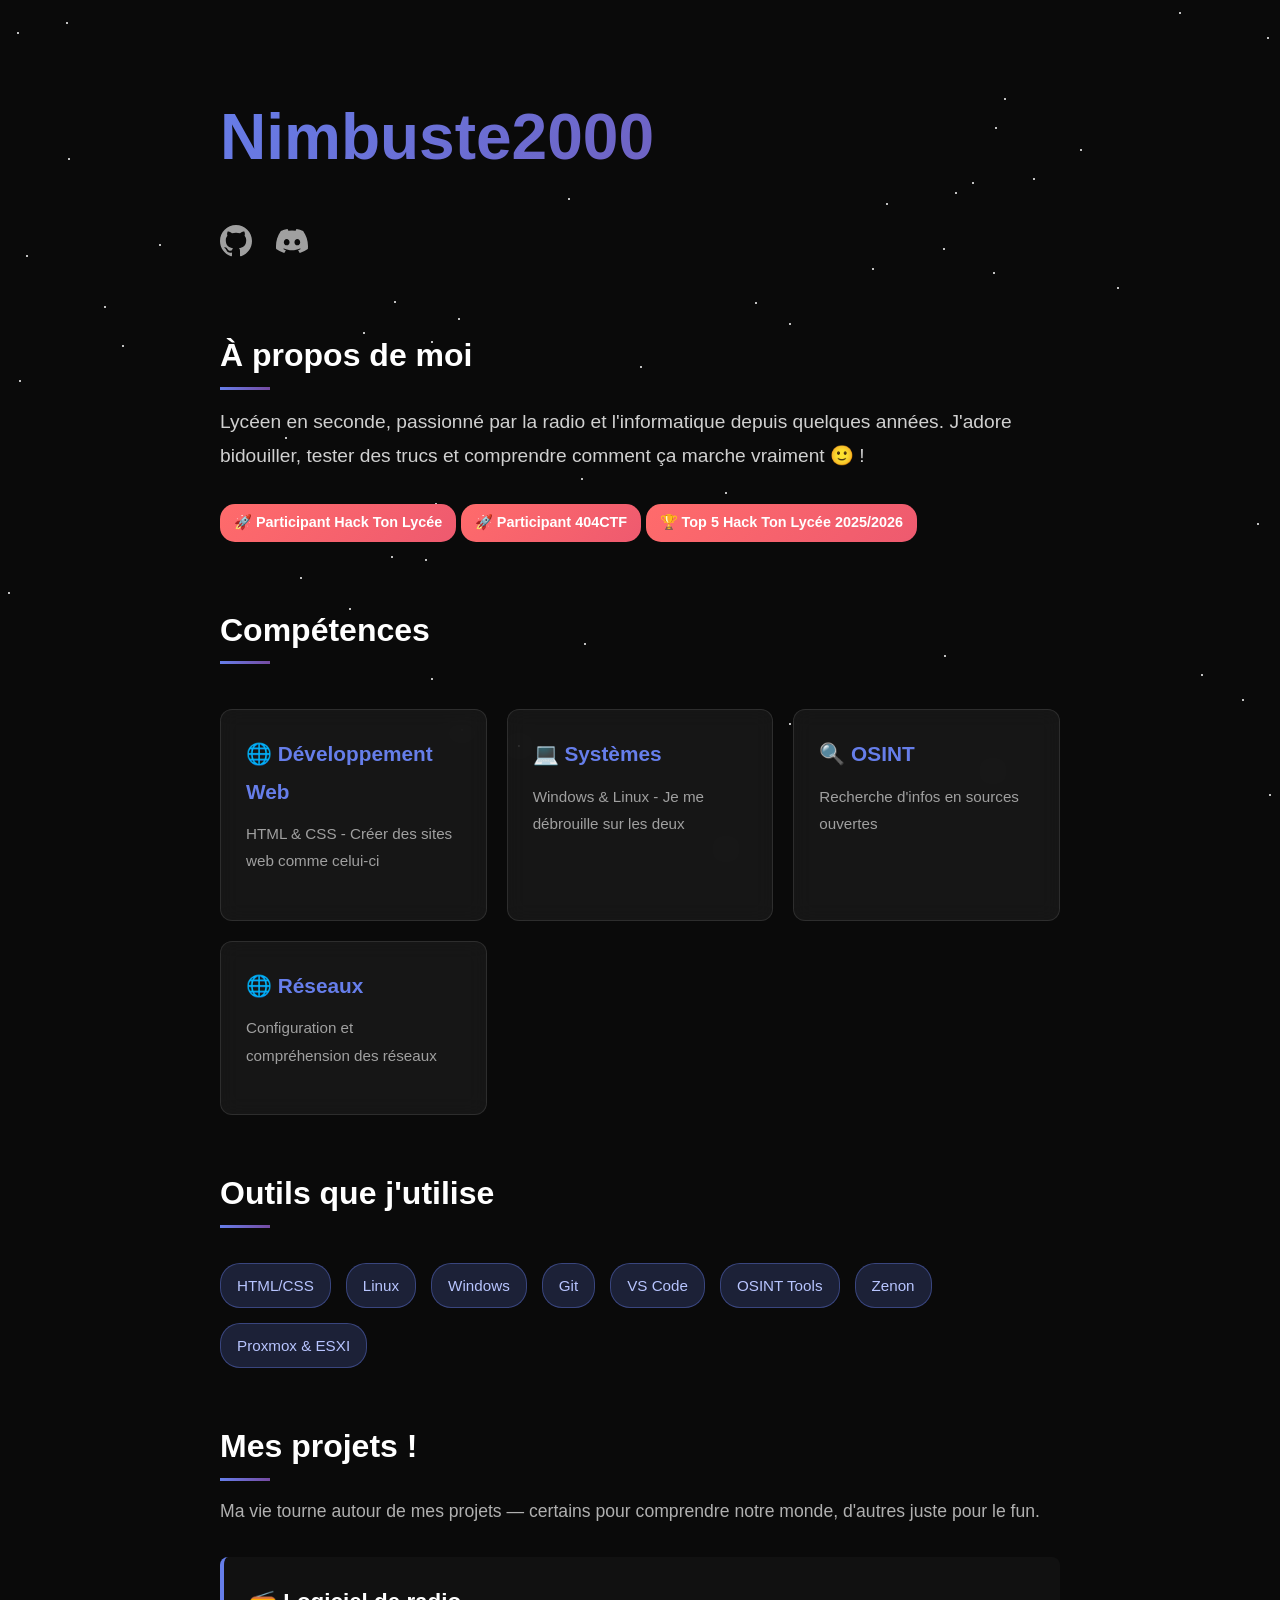
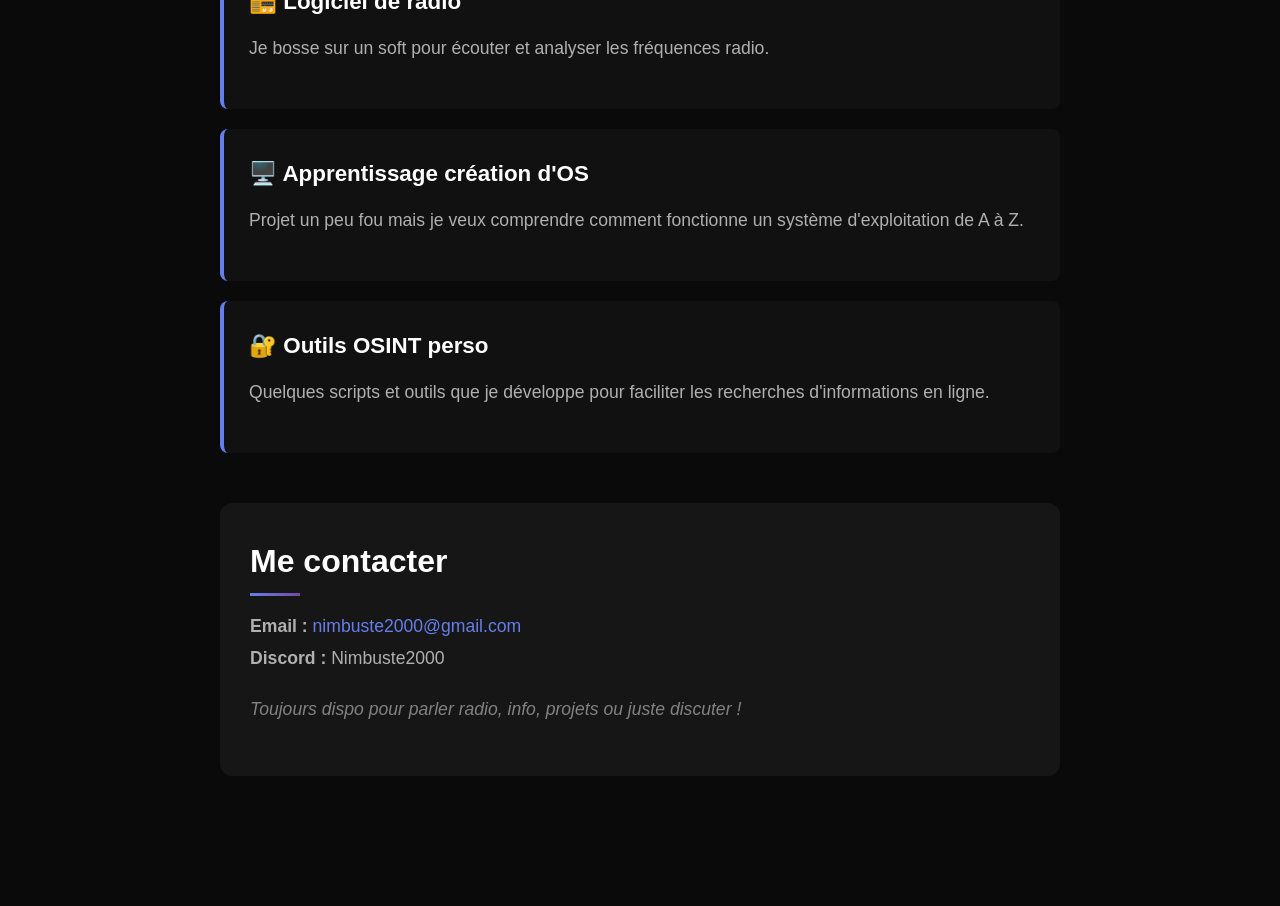
==== index.html @ f2dac4a7 "Add badges for 404CTF participation and tools" ====
<!DOCTYPE html>
<html lang="fr">
<head>
    <meta charset="UTF-8">
    <meta name="viewport" content="width=device-width, initial-scale=1.0">
    <title>Nimbuste2000</title>
    <style>
        * {
            margin: 0;
            padding: 0;
            box-sizing: border-box;
        }

        body {
            font-family: -apple-system, BlinkMacSystemFont, 'Segoe UI', Arial, sans-serif;
            background: #0a0a0a;
            color: #e0e0e0;
            line-height: 1.8;
            overflow-x: hidden;
        }

        .container {
            max-width: 900px;
            margin: 0 auto;
            padding: 80px 30px;
        }

        .header {
            margin-bottom: 60px;
            opacity: 0;
            animation: fadeInDown 1s ease forwards;
        }

        @keyframes fadeInDown {
            from {
                opacity: 0;
                transform: translateY(-50px);
            }
            to {
                opacity: 1;
                transform: translateY(0);
            }
        }

        h1 {
            font-size: 4em;
            font-weight: 700;
            margin-bottom: 20px;
            background: linear-gradient(135deg, #667eea, #764ba2, #f093fb);
            -webkit-background-clip: text;
            -webkit-text-fill-color: transparent;
            background-clip: text;
            animation: gradientShift 3s ease infinite;
            background-size: 200% 200%;
        }

        @keyframes gradientShift {
            0%, 100% { background-position: 0% 50%; }
            50% { background-position: 100% 50%; }
        }

        .social-links {
            margin: 30px 0;
        }

        .social-links a {
            display: inline-block;
            margin-right: 20px;
            opacity: 0.7;
            transition: all 0.3s ease;
        }

        .social-links a:hover {
            opacity: 1;
            transform: translateY(-3px);
        }

        .social-links svg {
            width: 32px;
            height: 32px;
            fill: #e0e0e0;
        }

        .section {
            margin: 50px 0;
            opacity: 0;
            transform: translateY(50px);
            transition: all 0.8s ease;
        }

        .section.visible {
            opacity: 1;
            transform: translateY(0);
        }

        h2 {
            font-size: 2em;
            margin-bottom: 20px;
            color: #fff;
            position: relative;
            display: inline-block;
        }

        h2::after {
            content: '';
            position: absolute;
            bottom: -5px;
            left: 0;
            width: 50px;
            height: 3px;
            background: linear-gradient(90deg, #667eea, #764ba2);
            transition: width 0.3s ease;
        }

        h2:hover::after {
            width: 100%;
        }

        p {
            font-size: 1.1em;
            color: #b0b0b0;
            margin-bottom: 20px;
        }

        .about-text {
            font-size: 1.2em;
            line-height: 1.8;
            color: #d0d0d0;
        }

        .skills-grid {
            display: grid;
            grid-template-columns: repeat(auto-fit, minmax(250px, 1fr));
            gap: 20px;
            margin-top: 30px;
        }

        .skill-card {
            background: rgba(255, 255, 255, 0.05);
            border: 1px solid rgba(255, 255, 255, 0.1);
            border-radius: 12px;
            padding: 25px;
            transition: all 0.3s ease;
            backdrop-filter: blur(10px);
        }

        .skill-card:hover {
            transform: translateY(-5px);
            border-color: #667eea;
            box-shadow: 0 10px 30px rgba(102, 126, 234, 0.3);
            background: rgba(102, 126, 234, 0.1);
        }

        .skill-card h3 {
            color: #667eea;
            font-size: 1.3em;
            margin-bottom: 10px;
        }

        .skill-card p {
            font-size: 0.95em;
            color: #a0a0a0;
        }

        .tools-list {
            display: flex;
            flex-wrap: wrap;
            gap: 15px;
            margin-top: 20px;
        }

        .tool-tag {
            background: rgba(102, 126, 234, 0.2);
            border: 1px solid rgba(102, 126, 234, 0.4);
            padding: 8px 16px;
            border-radius: 20px;
            color: #b8c5ff;
            font-size: 0.95em;
            transition: all 0.3s ease;
        }

        .tool-tag:hover {
            background: rgba(102, 126, 234, 0.4);
            transform: scale(1.05);
        }

        .project-card {
            background: rgba(255, 255, 255, 0.03);
            border-left: 4px solid #667eea;
            padding: 25px;
            margin: 20px 0;
            border-radius: 8px;
            transition: all 0.3s ease;
        }

        .project-card:hover {
            background: rgba(255, 255, 255, 0.08);
            transform: translateX(10px);
            box-shadow: 0 5px 20px rgba(102, 126, 234, 0.2);
        }

        .project-card h3 {
            color: #fff;
            font-size: 1.4em;
            margin-bottom: 10px;
        }

        .project-card p {
            color: #b0b0b0;
        }

        .badge {
            background: linear-gradient(135deg, #ff6b6b, #ee5a6f);
            color: white;
            padding: 6px 14px;
            border-radius: 15px;
            display: inline-block;
            font-size: 0.9em;
            font-weight: 600;
            margin: 10px 0;
            animation: pulse 2s ease-in-out infinite;
        }

        @keyframes pulse {
            0%, 100% {
                box-shadow: 0 0 0 0 rgba(255, 107, 107, 0.7);
            }
            50% {
                box-shadow: 0 0 0 10px rgba(255, 107, 107, 0);
            }
        }

        .contact-section {
            background: rgba(255, 255, 255, 0.05);
            border-radius: 12px;
            padding: 30px;
            margin-top: 40px;
        }

        a {
            color: #667eea;
            text-decoration: none;
            transition: all 0.3s ease;
            position: relative;
        }

        a::after {
            content: '';
            position: absolute;
            bottom: -2px;
            left: 0;
            width: 0;
            height: 2px;
            background: #667eea;
            transition: width 0.3s ease;
        }

        a:hover::after {
            width: 100%;
        }

        a:hover {
            color: #764ba2;
        }

        .star {
            position: fixed;
            width: 2px;
            height: 2px;
            background: white;
            border-radius: 50%;
            animation: twinkle 4s ease-in-out infinite;
            z-index: -1;
        }

        @keyframes twinkle {
            0%, 100% { opacity: 0.3; }
            50% { opacity: 1; }
        }
    </style>
</head>
<body>
    <script>
        // Étoiles
        for(let i = 0; i < 50; i++) {
            const star = document.createElement('div');
            star.className = 'star';
            star.style.top = Math.random() * 100 + '%';
            star.style.left = Math.random() * 100 + '%';
            star.style.animationDelay = Math.random() * 4 + 's';
            document.body.appendChild(star);
        }

        // Animation au scroll
        window.addEventListener('scroll', () => {
            const sections = document.querySelectorAll('.section');
            sections.forEach(section => {
                const rect = section.getBoundingClientRect();
                const windowHeight = window.innerHeight;
                if (rect.top < windowHeight * 0.8) {
                    section.classList.add('visible');
                }
            });
        });

        // Afficher les sections visibles au chargement
        window.addEventListener('load', () => {
            const sections = document.querySelectorAll('.section');
            sections.forEach(section => {
                const rect = section.getBoundingClientRect();
                const windowHeight = window.innerHeight;
                if (rect.top < windowHeight * 0.8) {
                    section.classList.add('visible');
                }
            });
        });
    </script>

    <div class="container">
        <div class="header">
            <h1>Nimbuste2000</h1>
            
            <div class="social-links">
                <a href="https://github.com/nimbuste2000" target="_blank" title="GitHub">
                    <svg viewBox="0 0 24 24">
                        <path d="M12 0c-6.626 0-12 5.373-12 12 0 5.302 3.438 9.8 8.207 11.387.599.111.793-.261.793-.577v-2.234c-3.338.726-4.033-1.416-4.033-1.416-.546-1.387-1.333-1.756-1.333-1.756-1.089-.745.083-.729.083-.729 1.205.084 1.839 1.237 1.839 1.237 1.07 1.834 2.807 1.304 3.492.997.107-.775.418-1.305.762-1.604-2.665-.305-5.467-1.334-5.467-5.931 0-1.311.469-2.381 1.236-3.221-.124-.303-.535-1.524.117-3.176 0 0 1.008-.322 3.301 1.23.957-.266 1.983-.399 3.003-.404 1.02.005 2.047.138 3.006.404 2.291-1.552 3.297-1.23 3.297-1.23.653 1.653.242 2.874.118 3.176.77.84 1.235 1.911 1.235 3.221 0 4.609-2.807 5.624-5.479 5.921.43.372.823 1.102.823 2.222v3.293c0 .319.192.694.801.576 4.765-1.589 8.199-6.086 8.199-11.386 0-6.627-5.373-12-12-12z"/>
                    </svg>
                </a>
                <a href="https://discord.com" target="_blank" title="Discord">
                    <svg viewBox="0 0 24 24">
                        <path d="M20.317 4.492c-1.53-.69-3.17-1.2-4.885-1.49a.075.075 0 0 0-.079.036c-.21.369-.444.85-.608 1.23a18.566 18.566 0 0 0-5.487 0 12.36 12.36 0 0 0-.617-1.23A.077.077 0 0 0 8.562 3c-1.714.29-3.354.8-4.885 1.491a.07.07 0 0 0-.032.027C.533 9.093-.32 13.555.099 17.961a.08.08 0 0 0 .031.055 20.03 20.03 0 0 0 5.993 2.98.078.078 0 0 0 .084-.026 13.83 13.83 0 0 0 1.226-1.963.074.074 0 0 0-.041-.104 13.201 13.201 0 0 1-1.872-.878.075.075 0 0 1-.008-.125c.126-.093.252-.19.372-.287a.075.075 0 0 1 .078-.01c3.927 1.764 8.18 1.764 12.061 0a.075.075 0 0 1 .079.009c.12.098.245.195.372.288a.075.075 0 0 1-.006.125c-.598.344-1.22.635-1.873.877a.075.075 0 0 0-.041.105c.36.687.772 1.341 1.225 1.962a.077.077 0 0 0 .084.028 19.963 19.963 0 0 0 6.002-2.981.076.076 0 0 0 .032-.054c.5-5.094-.838-9.52-3.549-13.442a.06.06 0 0 0-.031-.028zM8.02 15.278c-1.182 0-2.157-1.069-2.157-2.38 0-1.312.956-2.38 2.157-2.38 1.21 0 2.176 1.077 2.157 2.38 0 1.312-.956 2.38-2.157 2.38zm7.975 0c-1.183 0-2.157-1.069-2.157-2.38 0-1.312.955-2.38 2.157-2.38 1.21 0 2.176 1.077 2.157 2.38 0 1.312-.946 2.38-2.157 2.38z"/>
                    </svg>
                </a>
            </div>
        </div>

        <div class="section">
            <h2>À propos de moi</h2>
            <p class="about-text">
                Lycéen en seconde, passionné par la radio et l'informatique depuis quelques années. 
                J'adore bidouiller, tester des trucs et comprendre comment ça marche vraiment 🙂 !
            </p>
            <div class="badge">🚀 Participant Hack Ton Lycée</div>
            <div class="badge">🚀 Participant 404CTF</div>
            <div class="badge">🏆 Top 5 Hack Ton Lycée 2025/2026</div>
        </div>

        <div class="section">
            <h2>Compétences</h2>
            <div class="skills-grid">
                <div class="skill-card">
                    <h3>🌐 Développement Web</h3>
                    <p>HTML & CSS - Créer des sites web comme celui-ci</p>
                </div>
                <div class="skill-card">
                    <h3>💻 Systèmes</h3>
                    <p>Windows & Linux - Je me débrouille sur les deux</p>
                </div>
                <div class="skill-card">
                    <h3>🔍 OSINT</h3>
                    <p>Recherche d'infos en sources ouvertes</p>
                </div>
                <div class="skill-card">
                    <h3>🌐 Réseaux</h3>
                    <p>Configuration et compréhension des réseaux</p>
                </div>
            </div>
        </div>

        <div class="section">
            <h2>Outils que j'utilise</h2>
            <div class="tools-list">
                <span class="tool-tag">HTML/CSS</span>
                <span class="tool-tag">Linux</span>
                <span class="tool-tag">Windows</span>
                <span class="tool-tag">Git</span>
                <span class="tool-tag">VS Code</span>
                <span class="tool-tag">OSINT Tools</span>
                <span class="tool-tag">Zenon</span>
                <span class="tool-tag">Proxmox & ESXI</span>
            </div>
        </div>

        <div class="section">
            <h2>Mes projets !</h2>
            <p style="margin-bottom: 30px;">Ma vie tourne autour de mes projets — certains pour comprendre notre monde, d'autres juste pour le fun.</p>
            
            <div class="project-card">
                <h3>📻 Logiciel de radio</h3>
                <p>Je bosse sur un soft pour écouter et analyser les fréquences radio.</p>
            </div>

            <div class="project-card">
                <h3>🖥️ Apprentissage création d'OS</h3>
                <p>Projet un peu fou mais je veux comprendre comment fonctionne un système d'exploitation de A à Z.</p>
            </div>

            <div class="project-card">
                <h3>🔐 Outils OSINT perso</h3>
                <p>Quelques scripts et outils que je développe pour faciliter les recherches d'informations en ligne.</p>
            </div>
        </div>

        <div class="section">
            <div class="contact-section">
                <h2>Me contacter</h2>
                <p>
                    <strong>Email :</strong> <a href="mailto:nimbuste2000@gmail.com">nimbuste2000@gmail.com</a><br>
                    <strong>Discord :</strong> Nimbuste2000
                </p>
                <p style="margin-top: 15px; font-style: italic; opacity: 0.7;">
                    Toujours dispo pour parler radio, info, projets ou juste discuter !
                </p>
            </div>
        </div>
    </div>
</body>
</html>
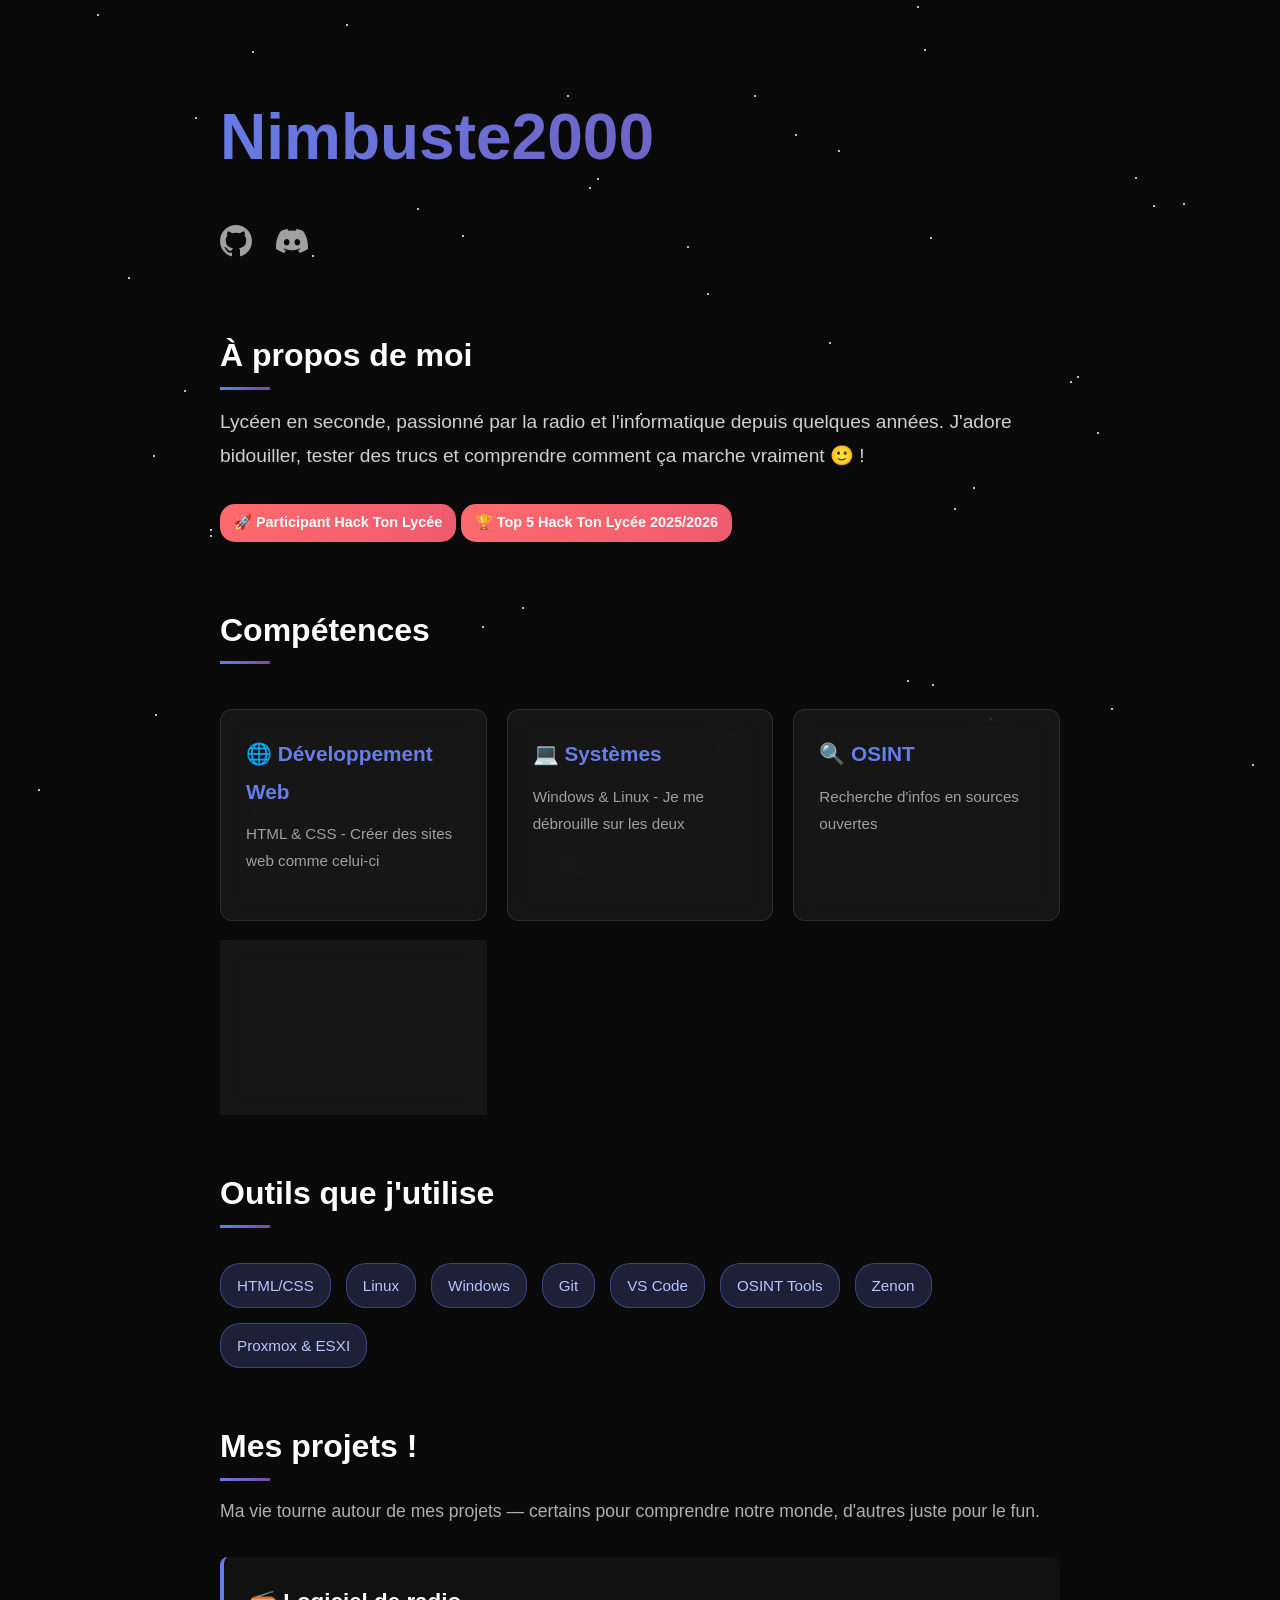
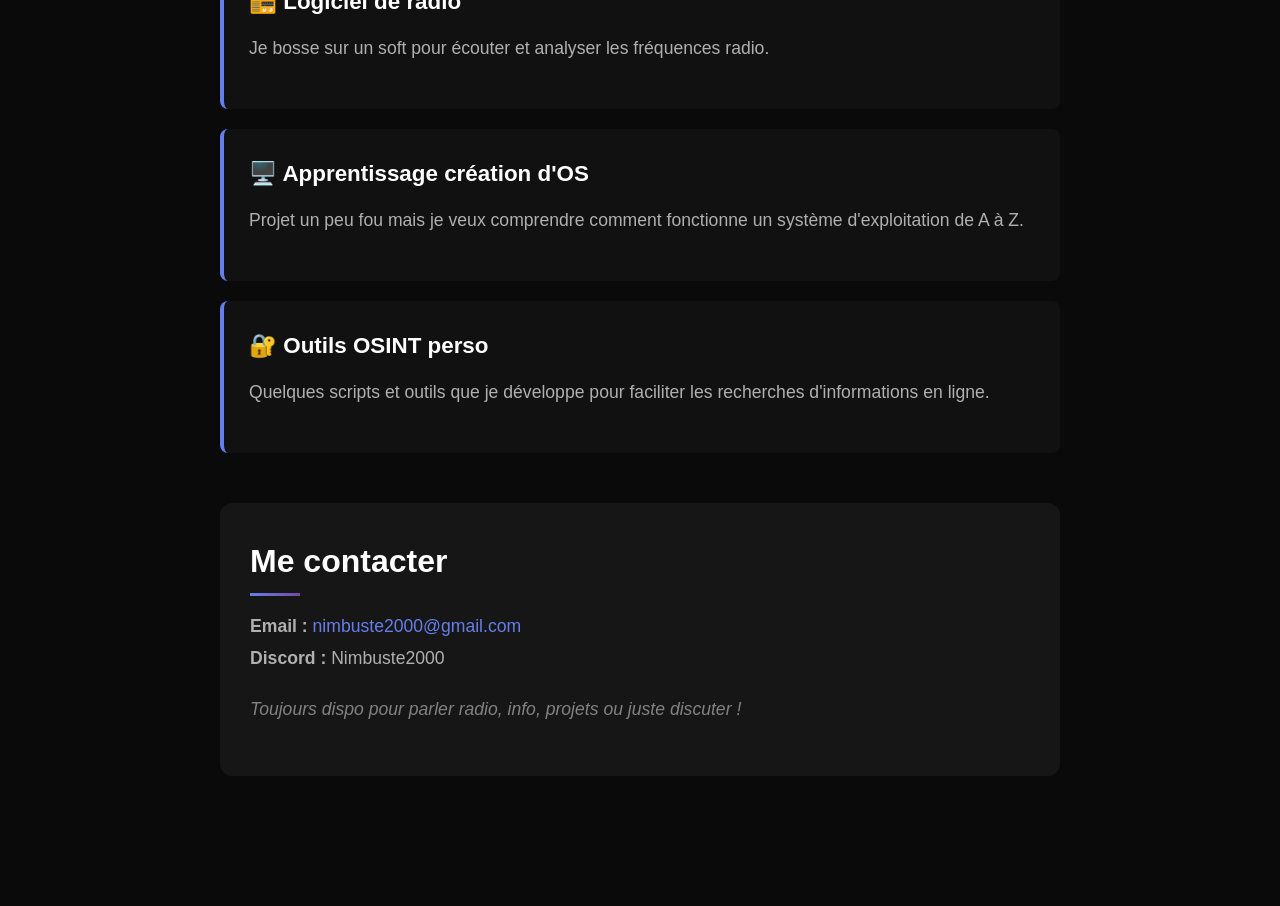
==== commit f8b7bf50: "Remove 404CTF badge from index.html" ====
--- a/index.html
+++ b/index.html
@@ -341,7 +341,6 @@
                 J'adore bidouiller, tester des trucs et comprendre comment ça marche vraiment 🙂 !
             </p>
             <div class="badge">🚀 Participant Hack Ton Lycée</div>
-            <div class="badge">🚀 Participant 404CTF</div>
             <div class="badge">🏆 Top 5 Hack Ton Lycée 2025/2026</div>
         </div>
 
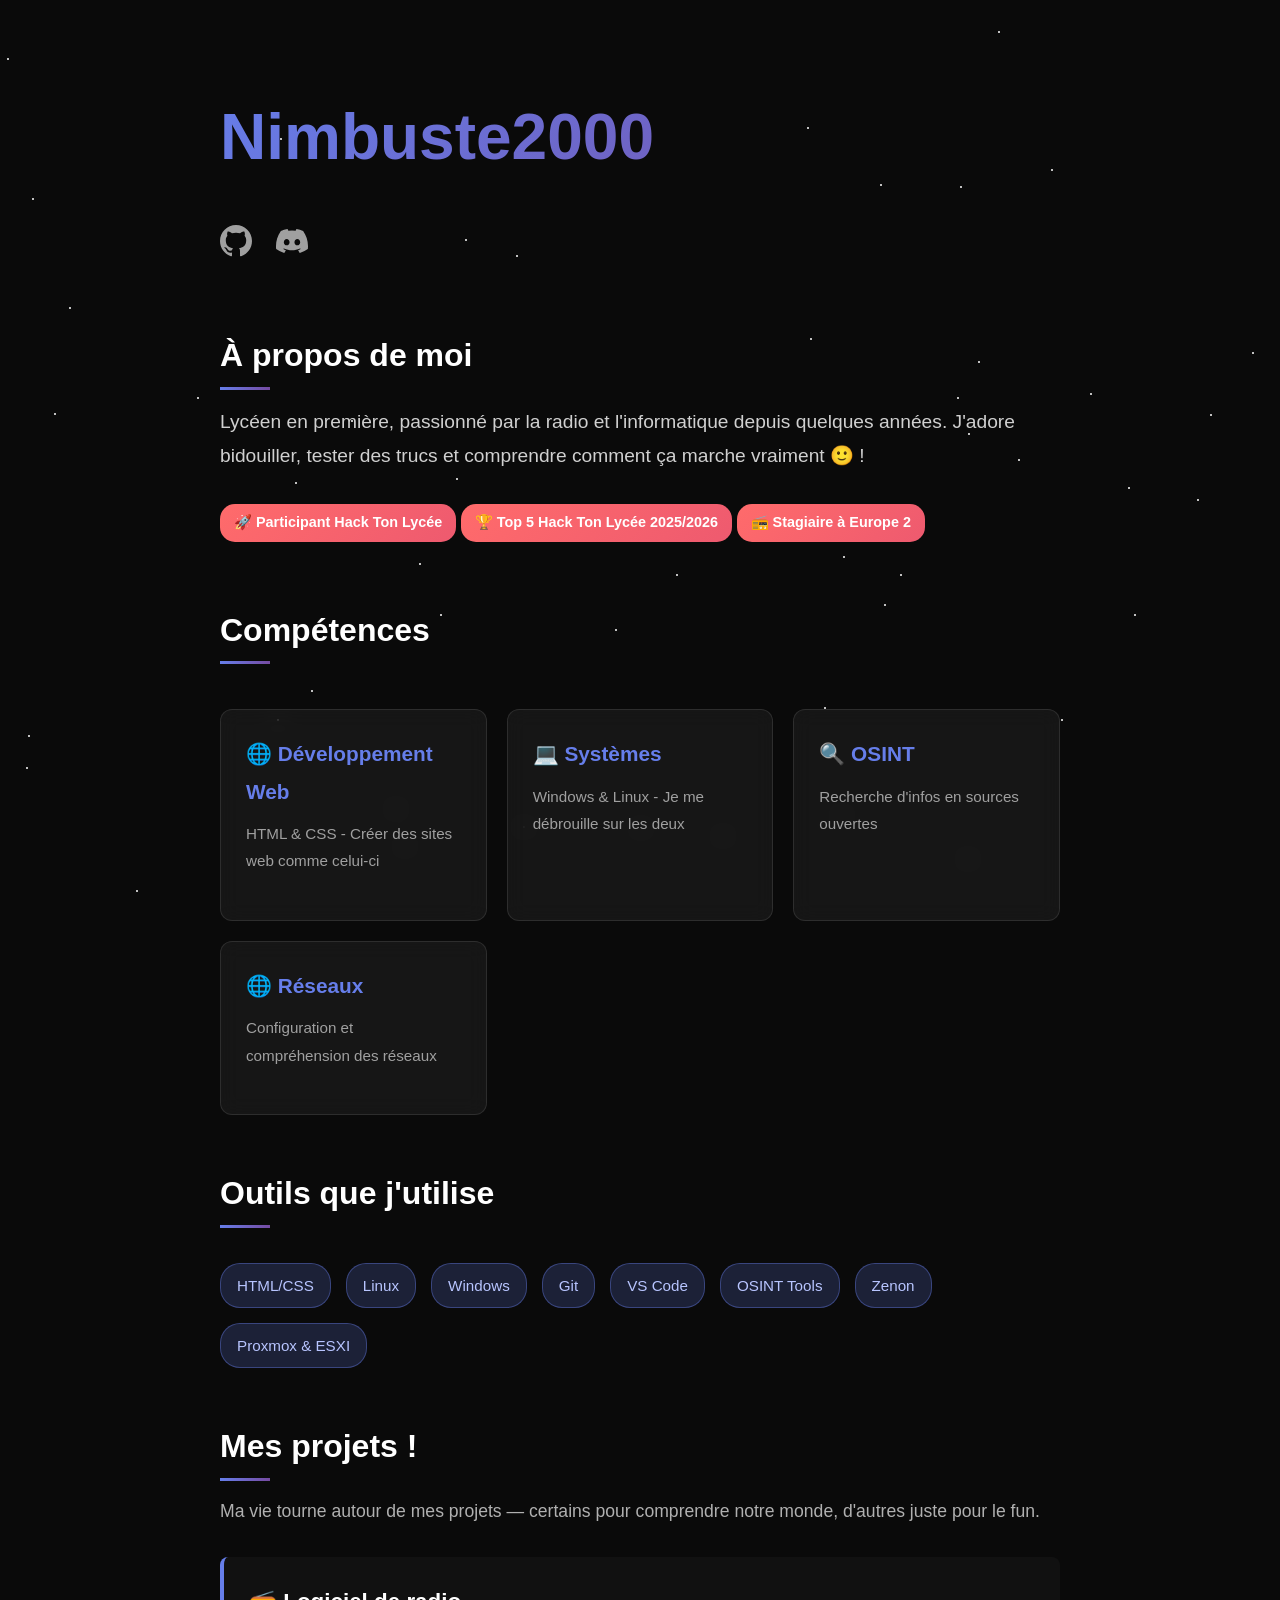
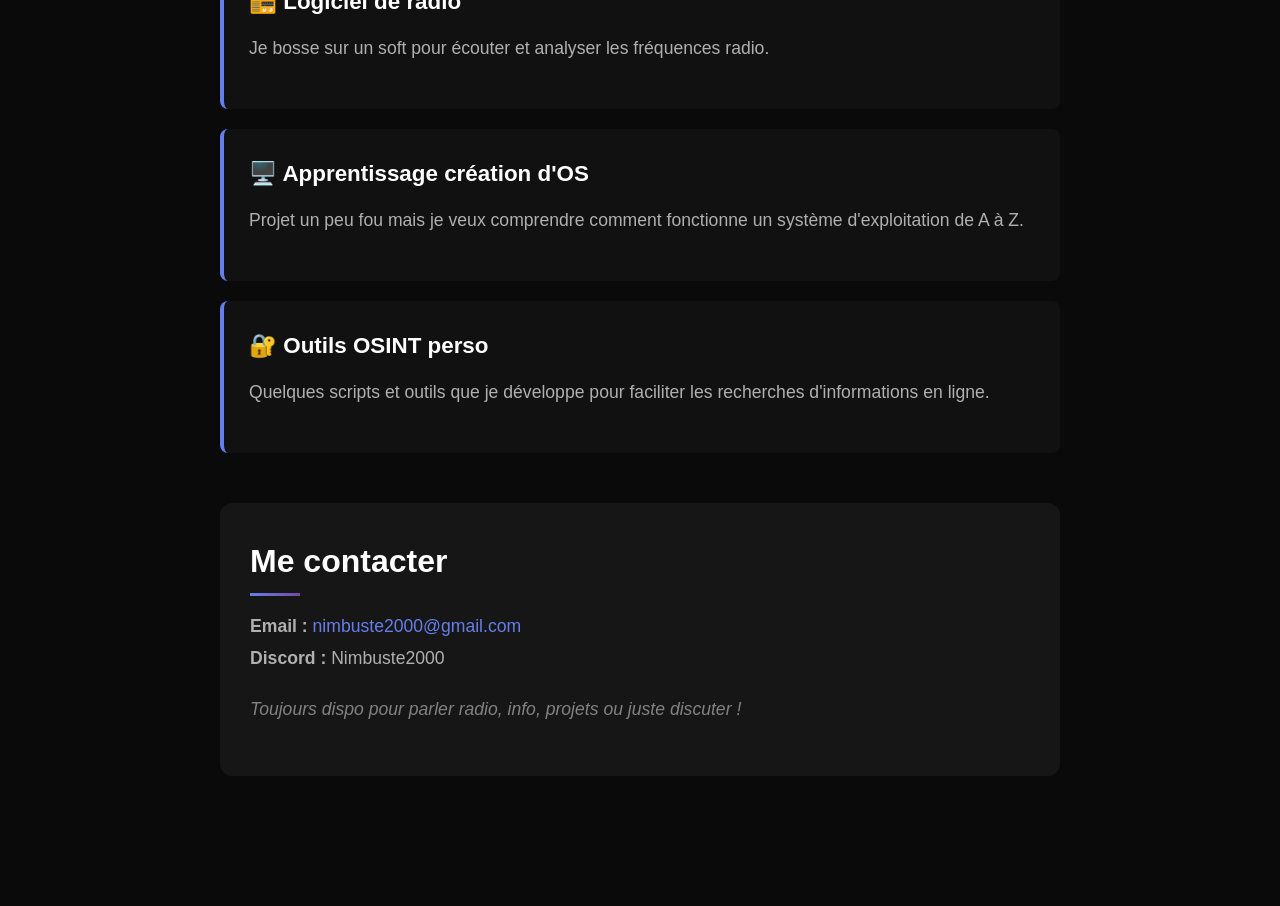
==== commit b03e960b: "Update personal description and add internship badge" ====
--- a/index.html
+++ b/index.html
@@ -337,11 +337,12 @@
         <div class="section">
             <h2>À propos de moi</h2>
             <p class="about-text">
-                Lycéen en seconde, passionné par la radio et l'informatique depuis quelques années. 
+                Lycéen en première, passionné par la radio et l'informatique depuis quelques années. 
                 J'adore bidouiller, tester des trucs et comprendre comment ça marche vraiment 🙂 !
             </p>
             <div class="badge">🚀 Participant Hack Ton Lycée</div>
             <div class="badge">🏆 Top 5 Hack Ton Lycée 2025/2026</div>
+            <div class="badge">📻 Stagiaire à Europe 2</div>
         </div>
 
         <div class="section">
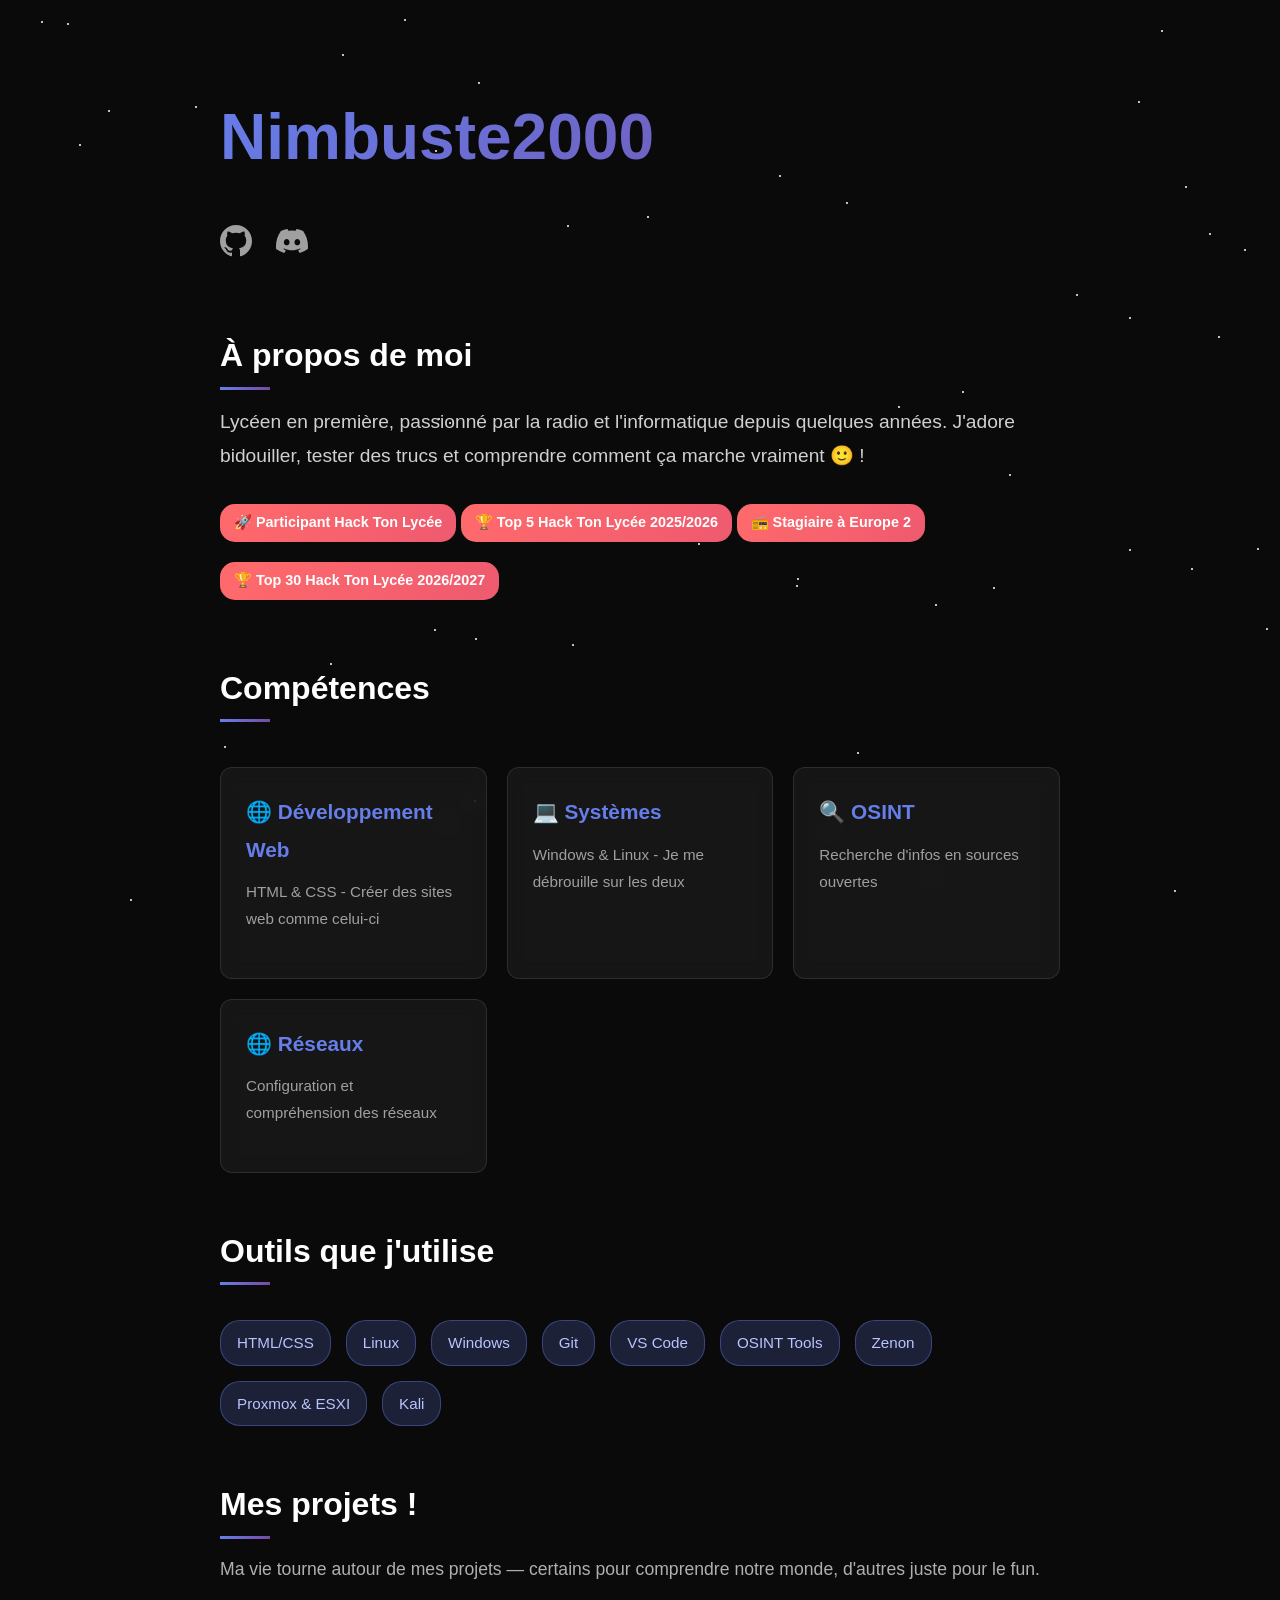
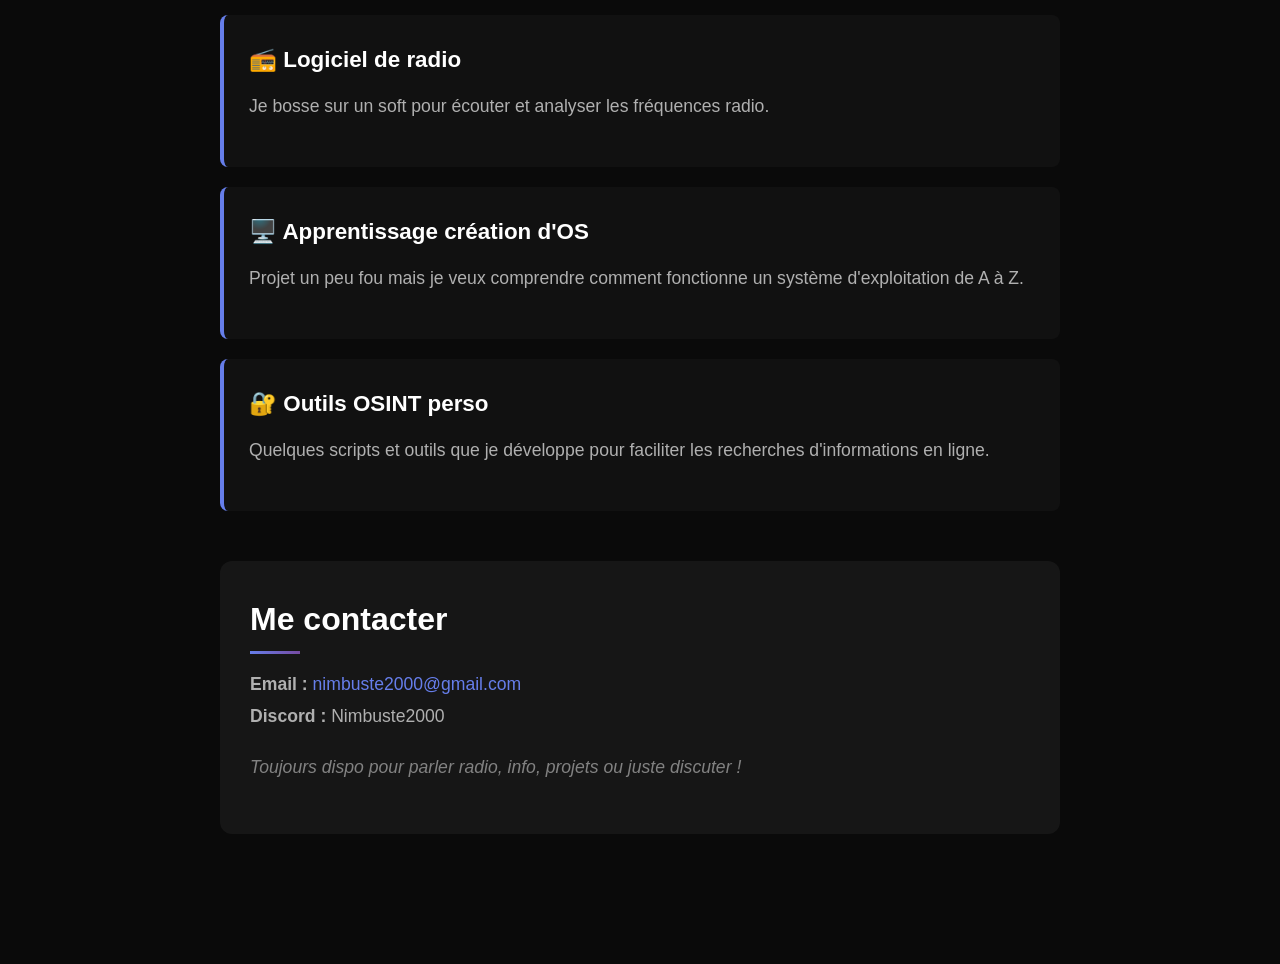
==== commit e64dcf9f: "Add badges for Top 30 Hack Ton Lycée 2026/2027 and Kali" ====
--- a/index.html
+++ b/index.html
@@ -343,6 +343,7 @@
             <div class="badge">🚀 Participant Hack Ton Lycée</div>
             <div class="badge">🏆 Top 5 Hack Ton Lycée 2025/2026</div>
             <div class="badge">📻 Stagiaire à Europe 2</div>
+            <div class="badge">🏆 Top 30 Hack Ton Lycée 2026/2027</div>
         </div>
 
         <div class="section">
@@ -378,6 +379,7 @@
                 <span class="tool-tag">OSINT Tools</span>
                 <span class="tool-tag">Zenon</span>
                 <span class="tool-tag">Proxmox & ESXI</span>
+                <span class="tool-tag">Kali</span>
             </div>
         </div>
 
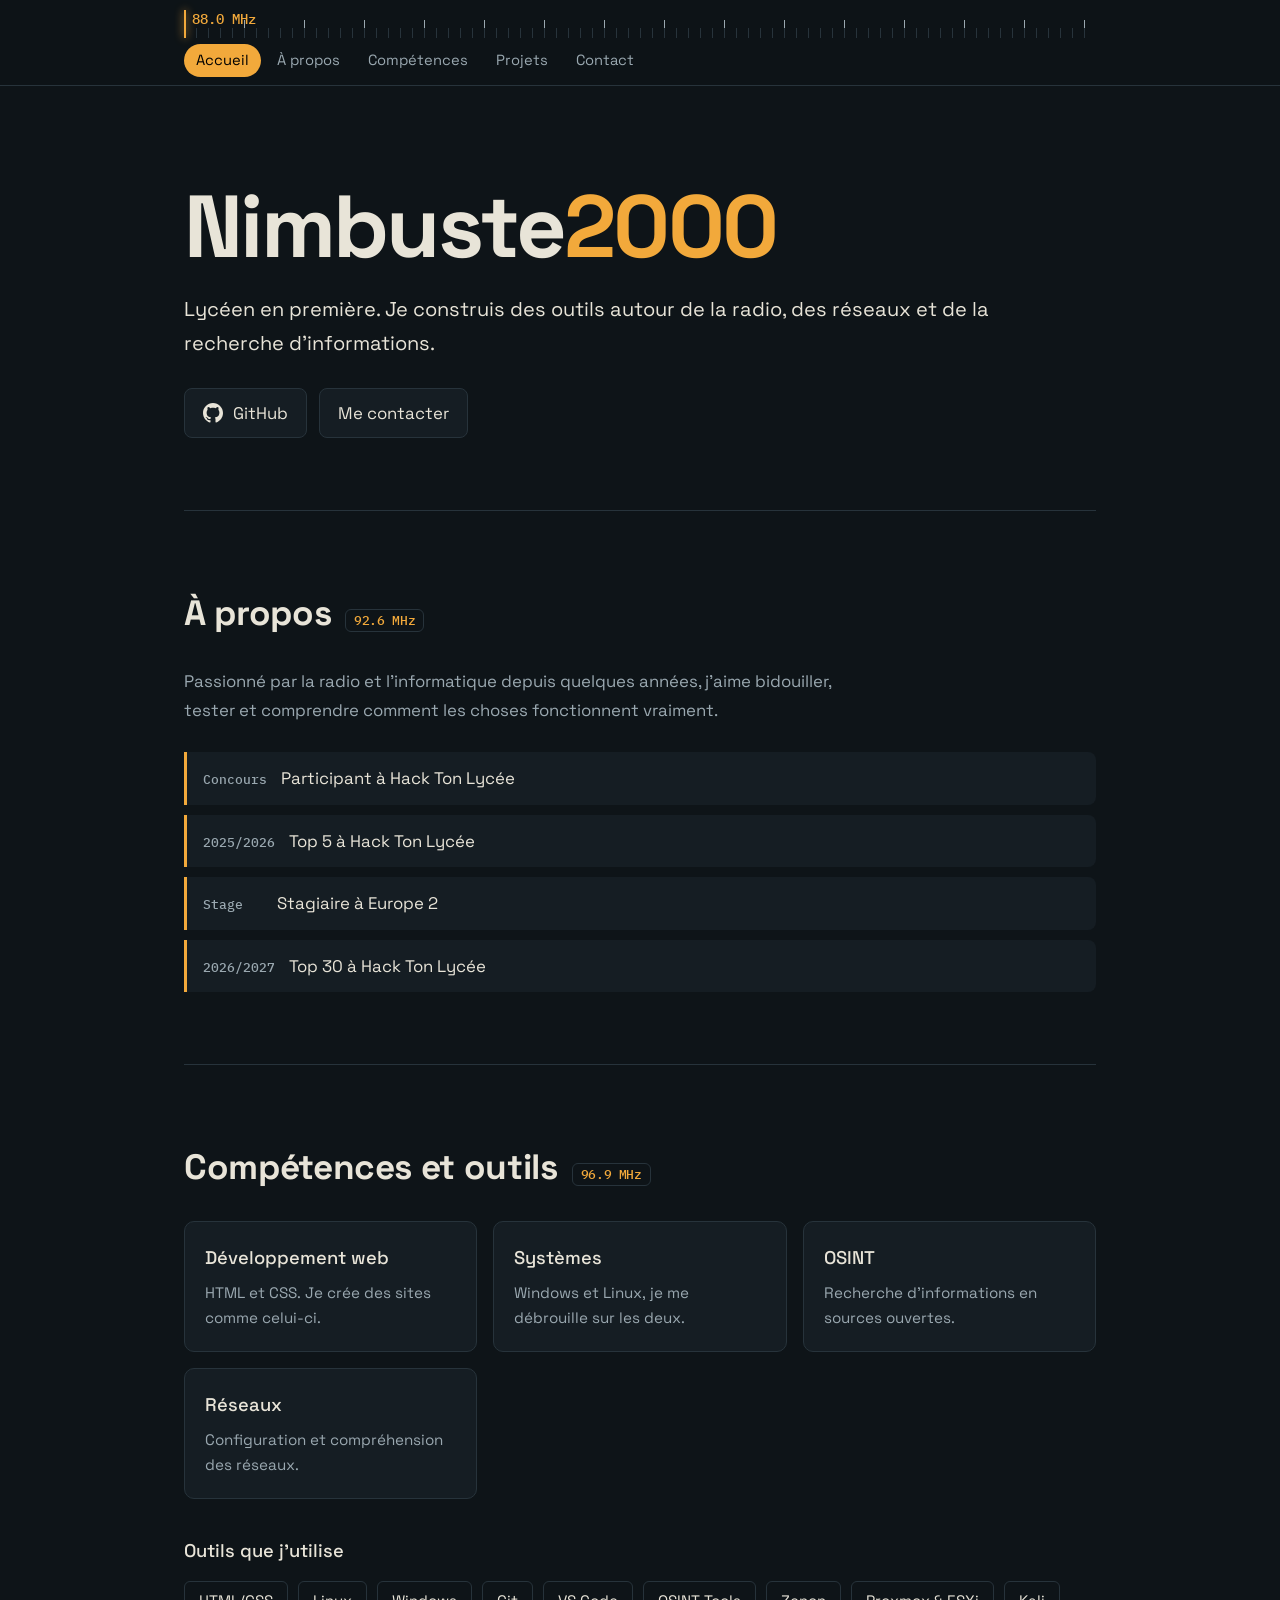
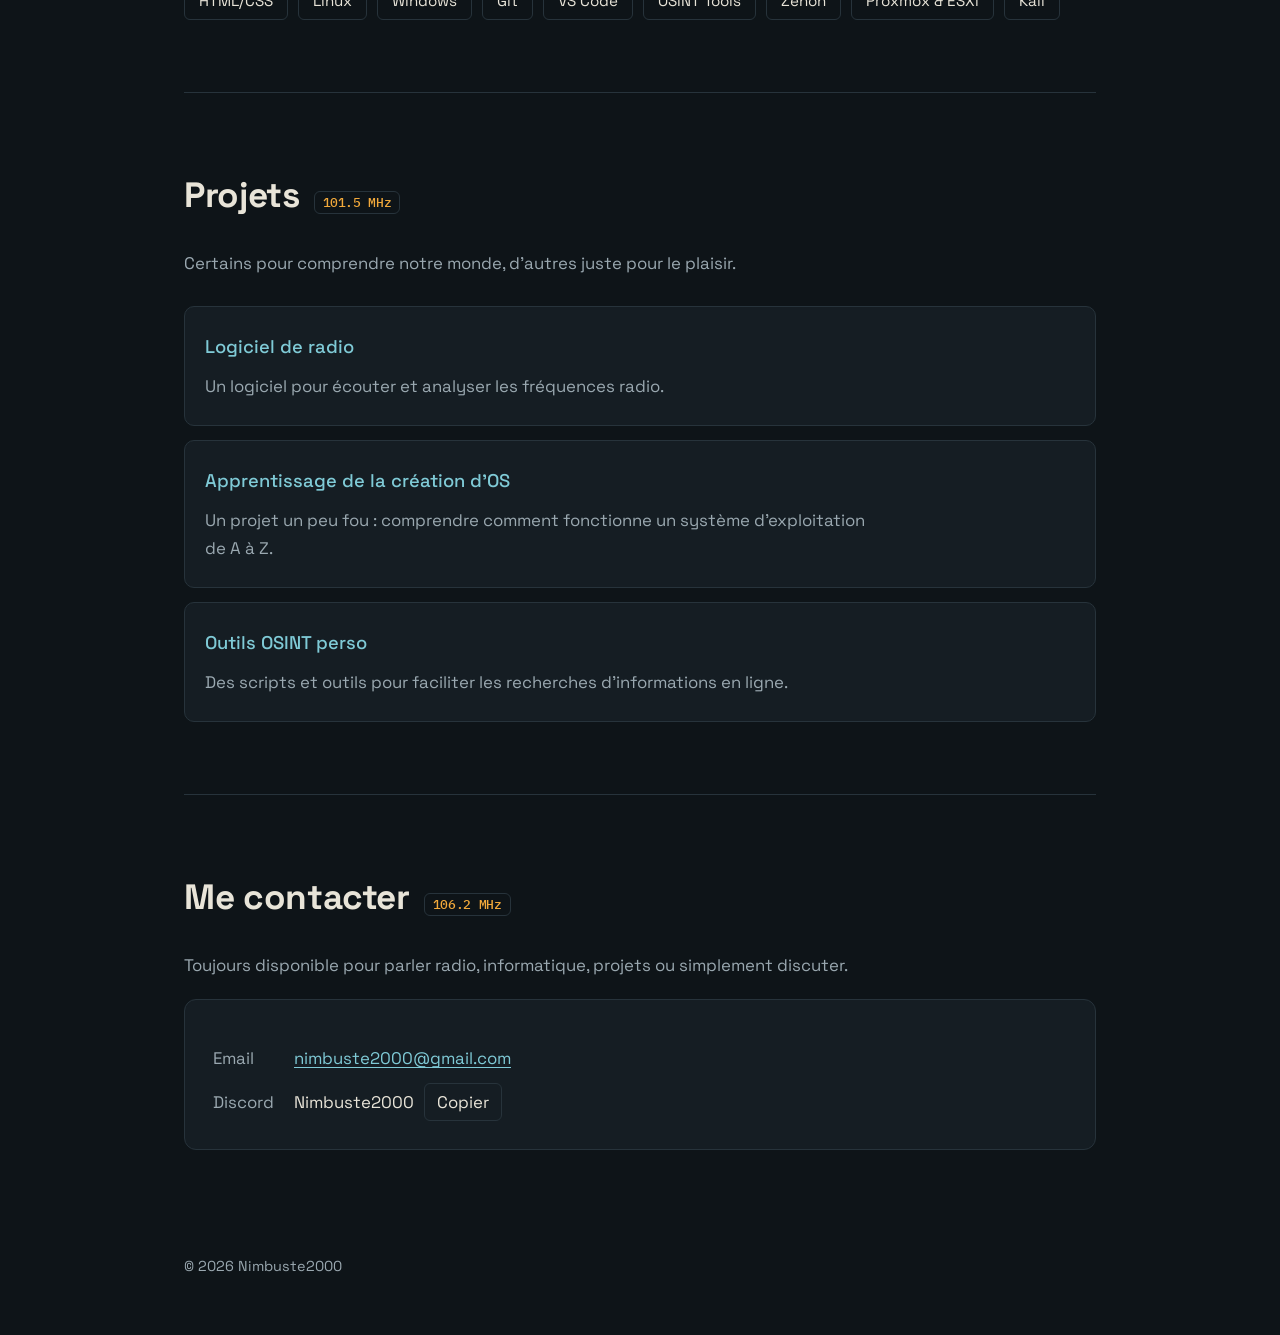
==== commit 1aa16be2: "Add initial index.html for Nimbuste2000 website This is the initial commit of the index.html file co" ====
--- a/index.html
+++ b/index.html
@@ -1,420 +1,229 @@
 <!DOCTYPE html>
 <html lang="fr">
 <head>
-    <meta charset="UTF-8">
-    <meta name="viewport" content="width=device-width, initial-scale=1.0">
-    <title>Nimbuste2000</title>
-    <style>
-        * {
-            margin: 0;
-            padding: 0;
-            box-sizing: border-box;
-        }
-
-        body {
-            font-family: -apple-system, BlinkMacSystemFont, 'Segoe UI', Arial, sans-serif;
-            background: #0a0a0a;
-            color: #e0e0e0;
-            line-height: 1.8;
-            overflow-x: hidden;
-        }
-
-        .container {
-            max-width: 900px;
-            margin: 0 auto;
-            padding: 80px 30px;
-        }
-
-        .header {
-            margin-bottom: 60px;
-            opacity: 0;
-            animation: fadeInDown 1s ease forwards;
-        }
-
-        @keyframes fadeInDown {
-            from {
-                opacity: 0;
-                transform: translateY(-50px);
-            }
-            to {
-                opacity: 1;
-                transform: translateY(0);
-            }
-        }
-
-        h1 {
-            font-size: 4em;
-            font-weight: 700;
-            margin-bottom: 20px;
-            background: linear-gradient(135deg, #667eea, #764ba2, #f093fb);
-            -webkit-background-clip: text;
-            -webkit-text-fill-color: transparent;
-            background-clip: text;
-            animation: gradientShift 3s ease infinite;
-            background-size: 200% 200%;
-        }
-
-        @keyframes gradientShift {
-            0%, 100% { background-position: 0% 50%; }
-            50% { background-position: 100% 50%; }
-        }
-
-        .social-links {
-            margin: 30px 0;
-        }
-
-        .social-links a {
-            display: inline-block;
-            margin-right: 20px;
-            opacity: 0.7;
-            transition: all 0.3s ease;
-        }
-
-        .social-links a:hover {
-            opacity: 1;
-            transform: translateY(-3px);
-        }
-
-        .social-links svg {
-            width: 32px;
-            height: 32px;
-            fill: #e0e0e0;
-        }
-
-        .section {
-            margin: 50px 0;
-            opacity: 0;
-            transform: translateY(50px);
-            transition: all 0.8s ease;
-        }
-
-        .section.visible {
-            opacity: 1;
-            transform: translateY(0);
-        }
-
-        h2 {
-            font-size: 2em;
-            margin-bottom: 20px;
-            color: #fff;
-            position: relative;
-            display: inline-block;
-        }
-
-        h2::after {
-            content: '';
-            position: absolute;
-            bottom: -5px;
-            left: 0;
-            width: 50px;
-            height: 3px;
-            background: linear-gradient(90deg, #667eea, #764ba2);
-            transition: width 0.3s ease;
-        }
-
-        h2:hover::after {
-            width: 100%;
-        }
-
-        p {
-            font-size: 1.1em;
-            color: #b0b0b0;
-            margin-bottom: 20px;
-        }
-
-        .about-text {
-            font-size: 1.2em;
-            line-height: 1.8;
-            color: #d0d0d0;
-        }
-
-        .skills-grid {
-            display: grid;
-            grid-template-columns: repeat(auto-fit, minmax(250px, 1fr));
-            gap: 20px;
-            margin-top: 30px;
-        }
-
-        .skill-card {
-            background: rgba(255, 255, 255, 0.05);
-            border: 1px solid rgba(255, 255, 255, 0.1);
-            border-radius: 12px;
-            padding: 25px;
-            transition: all 0.3s ease;
-            backdrop-filter: blur(10px);
-        }
-
-        .skill-card:hover {
-            transform: translateY(-5px);
-            border-color: #667eea;
-            box-shadow: 0 10px 30px rgba(102, 126, 234, 0.3);
-            background: rgba(102, 126, 234, 0.1);
-        }
-
-        .skill-card h3 {
-            color: #667eea;
-            font-size: 1.3em;
-            margin-bottom: 10px;
-        }
-
-        .skill-card p {
-            font-size: 0.95em;
-            color: #a0a0a0;
-        }
-
-        .tools-list {
-            display: flex;
-            flex-wrap: wrap;
-            gap: 15px;
-            margin-top: 20px;
-        }
-
-        .tool-tag {
-            background: rgba(102, 126, 234, 0.2);
-            border: 1px solid rgba(102, 126, 234, 0.4);
-            padding: 8px 16px;
-            border-radius: 20px;
-            color: #b8c5ff;
-            font-size: 0.95em;
-            transition: all 0.3s ease;
-        }
-
-        .tool-tag:hover {
-            background: rgba(102, 126, 234, 0.4);
-            transform: scale(1.05);
-        }
-
-        .project-card {
-            background: rgba(255, 255, 255, 0.03);
-            border-left: 4px solid #667eea;
-            padding: 25px;
-            margin: 20px 0;
-            border-radius: 8px;
-            transition: all 0.3s ease;
-        }
-
-        .project-card:hover {
-            background: rgba(255, 255, 255, 0.08);
-            transform: translateX(10px);
-            box-shadow: 0 5px 20px rgba(102, 126, 234, 0.2);
-        }
-
-        .project-card h3 {
-            color: #fff;
-            font-size: 1.4em;
-            margin-bottom: 10px;
-        }
-
-        .project-card p {
-            color: #b0b0b0;
-        }
-
-        .badge {
-            background: linear-gradient(135deg, #ff6b6b, #ee5a6f);
-            color: white;
-            padding: 6px 14px;
-            border-radius: 15px;
-            display: inline-block;
-            font-size: 0.9em;
-            font-weight: 600;
-            margin: 10px 0;
-            animation: pulse 2s ease-in-out infinite;
-        }
-
-        @keyframes pulse {
-            0%, 100% {
-                box-shadow: 0 0 0 0 rgba(255, 107, 107, 0.7);
-            }
-            50% {
-                box-shadow: 0 0 0 10px rgba(255, 107, 107, 0);
-            }
-        }
-
-        .contact-section {
-            background: rgba(255, 255, 255, 0.05);
-            border-radius: 12px;
-            padding: 30px;
-            margin-top: 40px;
-        }
-
-        a {
-            color: #667eea;
-            text-decoration: none;
-            transition: all 0.3s ease;
-            position: relative;
-        }
-
-        a::after {
-            content: '';
-            position: absolute;
-            bottom: -2px;
-            left: 0;
-            width: 0;
-            height: 2px;
-            background: #667eea;
-            transition: width 0.3s ease;
-        }
-
-        a:hover::after {
-            width: 100%;
-        }
-
-        a:hover {
-            color: #764ba2;
-        }
-
-        .star {
-            position: fixed;
-            width: 2px;
-            height: 2px;
-            background: white;
-            border-radius: 50%;
-            animation: twinkle 4s ease-in-out infinite;
-            z-index: -1;
-        }
-
-        @keyframes twinkle {
-            0%, 100% { opacity: 0.3; }
-            50% { opacity: 1; }
-        }
-    </style>
+<meta charset="UTF-8">
+<meta name="viewport" content="width=device-width, initial-scale=1">
+<title>Nimbuste2000 – radio, informatique et OSINT</title>
+<meta name="description" content="Lycéen passionné de radio et d’informatique. Logiciel d’analyse de fréquences, OSINT, systèmes et réseaux.">
+<meta name="theme-color" content="#0e1418">
+<meta property="og:title" content="Nimbuste2000">
+<meta property="og:description" content="Radio, informatique, OSINT : mes projets et mes outils.">
+<meta property="og:type" content="website">
+<link rel="preconnect" href="https://fonts.googleapis.com">
+<link rel="preconnect" href="https://fonts.gstatic.com" crossorigin>
+<link href="https://fonts.googleapis.com/css2?family=Space+Grotesk:wght@400;500;700&family=IBM+Plex+Mono:wght@500&display=swap" rel="stylesheet">
+<style>
+:root{
+  --bg:#0e1418; --panel:#151d23; --line:#27333b;
+  --text:#e8e4d8; --muted:#9aa8b0;
+  --amber:#f2a93b; --signal:#7fcad6;
+  --sans:'Space Grotesk',system-ui,-apple-system,'Segoe UI',Arial,sans-serif;
+  --mono:'IBM Plex Mono',ui-monospace,Menlo,Consolas,monospace;
+}
+*{margin:0;padding:0;box-sizing:border-box}
+html{scroll-behavior:smooth;scroll-padding-top:96px}
+body{font-family:var(--sans);background:var(--bg);color:var(--text);line-height:1.7;font-size:1.05rem}
+a{color:var(--signal);text-underline-offset:3px}
+a:hover{color:var(--amber)}
+:focus-visible{outline:2px solid var(--amber);outline-offset:3px;border-radius:4px}
+.skip{position:absolute;left:-999px;top:8px;background:var(--amber);color:#000;padding:8px 14px;border-radius:6px;z-index:30}
+.skip:focus{left:8px}
+
+.tuner{position:sticky;top:0;z-index:20;background:rgba(14,20,24,.92);backdrop-filter:blur(8px);border-bottom:1px solid var(--line)}
+.tuner-in{max-width:960px;margin:0 auto;padding:10px 24px 0}
+.dial{position:relative;height:28px;
+  background:repeating-linear-gradient(90deg,var(--line) 0 1px,transparent 1px 12px) bottom/100% 10px no-repeat,
+             repeating-linear-gradient(90deg,var(--muted) 0 1px,transparent 1px 60px) bottom/100% 18px no-repeat}
+.needle{position:absolute;bottom:0;left:0;width:2px;height:28px;background:var(--amber);box-shadow:0 0 8px var(--amber);transition:left .6s cubic-bezier(.3,.8,.3,1)}
+.freq{position:absolute;top:0;left:0;font:500 .85rem var(--mono);color:var(--amber);transform:translateX(8px);transition:left .6s cubic-bezier(.3,.8,.3,1);white-space:nowrap}
+.tuner nav{display:flex;gap:4px;overflow-x:auto;padding:6px 0 8px}
+.tuner nav a{color:var(--muted);text-decoration:none;padding:4px 12px;border-radius:999px;font-size:.92rem;white-space:nowrap}
+.tuner nav a:hover{color:var(--text)}
+.tuner nav a[aria-current="true"]{color:#000;background:var(--amber)}
+
+main{max-width:960px;margin:0 auto;padding:0 24px}
+section{padding:72px 0;border-bottom:1px solid var(--line)}
+section:last-of-type{border-bottom:0}
+h1{font-size:clamp(2.6rem,9vw,5.5rem);line-height:1.02;font-weight:700;letter-spacing:-.03em}
+h2{font-size:clamp(1.6rem,4vw,2.2rem);font-weight:700;letter-spacing:-.01em;margin-bottom:24px}
+h3{font-size:1.15rem;font-weight:500;margin-bottom:6px}
+p{color:var(--muted);max-width:62ch}
+.lead{font-size:1.25rem;color:var(--text);margin:20px 0 28px}
+
+.hero{padding:96px 0 72px}
+.hero h1 span{color:var(--amber)}
+.links{display:flex;gap:12px;flex-wrap:wrap}
+.btn{display:inline-flex;align-items:center;gap:10px;padding:10px 18px;border:1px solid var(--line);border-radius:8px;color:var(--text);text-decoration:none;background:var(--panel);transition:border-color .2s,transform .2s}
+.btn:hover{border-color:var(--amber);color:var(--text);transform:translateY(-2px)}
+.btn svg{width:20px;height:20px;fill:currentColor}
+
+.facts{list-style:none;margin-top:28px;display:grid;gap:10px}
+.facts li{display:flex;gap:14px;align-items:baseline;padding:12px 16px;background:var(--panel);border-left:3px solid var(--amber);border-radius:0 8px 8px 0;color:var(--text)}
+.facts small{font:500 .8rem var(--mono);color:var(--muted);min-width:7.5ch}
+
+.grid{display:grid;grid-template-columns:repeat(auto-fit,minmax(220px,1fr));gap:16px}
+.cell{padding:20px;border:1px solid var(--line);border-radius:10px;background:var(--panel)}
+.cell p{font-size:.95rem}
+
+.tags{display:flex;flex-wrap:wrap;gap:10px;list-style:none}
+.tags li{padding:6px 14px;border:1px solid var(--line);border-radius:6px;color:var(--text);font-size:.95rem}
+
+.projects{list-style:none;display:grid;gap:0}
+.projects li{padding:22px 0;border-top:1px solid var(--line)}
+.projects li:last-child{border-bottom:1px solid var(--line)}
+.projects h3{color:var(--signal)}
+
+.contact dl{display:grid;grid-template-columns:auto 1fr;gap:10px 20px;margin:16px 0 24px;align-items:center}
+.contact dt{color:var(--muted)}
+.copy{font:inherit;cursor:pointer;background:var(--panel);color:var(--text);border:1px solid var(--line);border-radius:6px;padding:4px 12px;margin-left:10px}
+.copy:hover{border-color:var(--amber)}
+footer{max-width:960px;margin:0 auto;padding:32px 24px 56px;color:var(--muted);font-size:.9rem}
+
+h2{display:flex;align-items:baseline;gap:14px;flex-wrap:wrap}
+h2 .st{font:500 .8rem var(--mono);color:var(--amber);border:1px solid var(--line);border-radius:6px;padding:2px 8px}
+.cell,.facts li,.tags li,.btn{transition:border-color .2s,background .2s,transform .2s}
+.cell:hover{border-color:var(--amber);transform:translateY(-3px)}
+.tags li:hover{border-color:var(--signal);background:var(--panel)}
+.projects li{display:grid;grid-template-columns:1fr;gap:4px;padding:24px 20px;border:1px solid var(--line);border-radius:10px;background:var(--panel);margin-bottom:14px}
+.projects li:last-child{border-bottom:1px solid var(--line);margin-bottom:0}
+.projects li:hover{border-color:var(--signal)}
+.contact .card{padding:28px;border:1px solid var(--line);border-radius:12px;background:var(--panel)}
+.contact dl{margin-bottom:0}
+.toast{position:fixed;bottom:20px;left:50%;transform:translate(-50%,20px);background:var(--amber);color:#000;padding:8px 16px;border-radius:8px;font-weight:500;opacity:0;pointer-events:none;transition:.25s;z-index:40}
+.toast.on{opacity:1;transform:translate(-50%,0)}
+@media (max-width:560px){section{padding:52px 0}.hero{padding:56px 0 48px}
+.hero h1,.hero .lead,.hero .links{animation:in .7s ease both}
+.hero .lead{animation-delay:.12s}.hero .links{animation-delay:.24s}
+@keyframes in{from{opacity:0;transform:translateY(14px)}}
+@media (prefers-reduced-motion:reduce){
+  *{animation:none!important;transition:none!important;scroll-behavior:auto!important}
+}
+</style>
 </head>
 <body>
-    <script>
-        // Étoiles
-        for(let i = 0; i < 50; i++) {
-            const star = document.createElement('div');
-            star.className = 'star';
-            star.style.top = Math.random() * 100 + '%';
-            star.style.left = Math.random() * 100 + '%';
-            star.style.animationDelay = Math.random() * 4 + 's';
-            document.body.appendChild(star);
-        }
-
-        // Animation au scroll
-        window.addEventListener('scroll', () => {
-            const sections = document.querySelectorAll('.section');
-            sections.forEach(section => {
-                const rect = section.getBoundingClientRect();
-                const windowHeight = window.innerHeight;
-                if (rect.top < windowHeight * 0.8) {
-                    section.classList.add('visible');
-                }
-            });
-        });
-
-        // Afficher les sections visibles au chargement
-        window.addEventListener('load', () => {
-            const sections = document.querySelectorAll('.section');
-            sections.forEach(section => {
-                const rect = section.getBoundingClientRect();
-                const windowHeight = window.innerHeight;
-                if (rect.top < windowHeight * 0.8) {
-                    section.classList.add('visible');
-                }
-            });
-        });
-    </script>
-
-    <div class="container">
-        <div class="header">
-            <h1>Nimbuste2000</h1>
-            
-            <div class="social-links">
-                <a href="https://github.com/nimbuste2000" target="_blank" title="GitHub">
-                    <svg viewBox="0 0 24 24">
-                        <path d="M12 0c-6.626 0-12 5.373-12 12 0 5.302 3.438 9.8 8.207 11.387.599.111.793-.261.793-.577v-2.234c-3.338.726-4.033-1.416-4.033-1.416-.546-1.387-1.333-1.756-1.333-1.756-1.089-.745.083-.729.083-.729 1.205.084 1.839 1.237 1.839 1.237 1.07 1.834 2.807 1.304 3.492.997.107-.775.418-1.305.762-1.604-2.665-.305-5.467-1.334-5.467-5.931 0-1.311.469-2.381 1.236-3.221-.124-.303-.535-1.524.117-3.176 0 0 1.008-.322 3.301 1.23.957-.266 1.983-.399 3.003-.404 1.02.005 2.047.138 3.006.404 2.291-1.552 3.297-1.23 3.297-1.23.653 1.653.242 2.874.118 3.176.77.84 1.235 1.911 1.235 3.221 0 4.609-2.807 5.624-5.479 5.921.43.372.823 1.102.823 2.222v3.293c0 .319.192.694.801.576 4.765-1.589 8.199-6.086 8.199-11.386 0-6.627-5.373-12-12-12z"/>
-                    </svg>
-                </a>
-                <a href="https://discord.com" target="_blank" title="Discord">
-                    <svg viewBox="0 0 24 24">
-                        <path d="M20.317 4.492c-1.53-.69-3.17-1.2-4.885-1.49a.075.075 0 0 0-.079.036c-.21.369-.444.85-.608 1.23a18.566 18.566 0 0 0-5.487 0 12.36 12.36 0 0 0-.617-1.23A.077.077 0 0 0 8.562 3c-1.714.29-3.354.8-4.885 1.491a.07.07 0 0 0-.032.027C.533 9.093-.32 13.555.099 17.961a.08.08 0 0 0 .031.055 20.03 20.03 0 0 0 5.993 2.98.078.078 0 0 0 .084-.026 13.83 13.83 0 0 0 1.226-1.963.074.074 0 0 0-.041-.104 13.201 13.201 0 0 1-1.872-.878.075.075 0 0 1-.008-.125c.126-.093.252-.19.372-.287a.075.075 0 0 1 .078-.01c3.927 1.764 8.18 1.764 12.061 0a.075.075 0 0 1 .079.009c.12.098.245.195.372.288a.075.075 0 0 1-.006.125c-.598.344-1.22.635-1.873.877a.075.075 0 0 0-.041.105c.36.687.772 1.341 1.225 1.962a.077.077 0 0 0 .084.028 19.963 19.963 0 0 0 6.002-2.981.076.076 0 0 0 .032-.054c.5-5.094-.838-9.52-3.549-13.442a.06.06 0 0 0-.031-.028zM8.02 15.278c-1.182 0-2.157-1.069-2.157-2.38 0-1.312.956-2.38 2.157-2.38 1.21 0 2.176 1.077 2.157 2.38 0 1.312-.956 2.38-2.157 2.38zm7.975 0c-1.183 0-2.157-1.069-2.157-2.38 0-1.312.955-2.38 2.157-2.38 1.21 0 2.176 1.077 2.157 2.38 0 1.312-.946 2.38-2.157 2.38z"/>
-                    </svg>
-                </a>
-            </div>
-        </div>
-
-        <div class="section">
-            <h2>À propos de moi</h2>
-            <p class="about-text">
-                Lycéen en première, passionné par la radio et l'informatique depuis quelques années. 
-                J'adore bidouiller, tester des trucs et comprendre comment ça marche vraiment 🙂 !
-            </p>
-            <div class="badge">🚀 Participant Hack Ton Lycée</div>
-            <div class="badge">🏆 Top 5 Hack Ton Lycée 2025/2026</div>
-            <div class="badge">📻 Stagiaire à Europe 2</div>
-            <div class="badge">🏆 Top 30 Hack Ton Lycée 2026/2027</div>
-        </div>
-
-        <div class="section">
-            <h2>Compétences</h2>
-            <div class="skills-grid">
-                <div class="skill-card">
-                    <h3>🌐 Développement Web</h3>
-                    <p>HTML & CSS - Créer des sites web comme celui-ci</p>
-                </div>
-                <div class="skill-card">
-                    <h3>💻 Systèmes</h3>
-                    <p>Windows & Linux - Je me débrouille sur les deux</p>
-                </div>
-                <div class="skill-card">
-                    <h3>🔍 OSINT</h3>
-                    <p>Recherche d'infos en sources ouvertes</p>
-                </div>
-                <div class="skill-card">
-                    <h3>🌐 Réseaux</h3>
-                    <p>Configuration et compréhension des réseaux</p>
-                </div>
-            </div>
-        </div>
-
-        <div class="section">
-            <h2>Outils que j'utilise</h2>
-            <div class="tools-list">
-                <span class="tool-tag">HTML/CSS</span>
-                <span class="tool-tag">Linux</span>
-                <span class="tool-tag">Windows</span>
-                <span class="tool-tag">Git</span>
-                <span class="tool-tag">VS Code</span>
-                <span class="tool-tag">OSINT Tools</span>
-                <span class="tool-tag">Zenon</span>
-                <span class="tool-tag">Proxmox & ESXI</span>
-                <span class="tool-tag">Kali</span>
-            </div>
-        </div>
-
-        <div class="section">
-            <h2>Mes projets !</h2>
-            <p style="margin-bottom: 30px;">Ma vie tourne autour de mes projets — certains pour comprendre notre monde, d'autres juste pour le fun.</p>
-            
-            <div class="project-card">
-                <h3>📻 Logiciel de radio</h3>
-                <p>Je bosse sur un soft pour écouter et analyser les fréquences radio.</p>
-            </div>
-
-            <div class="project-card">
-                <h3>🖥️ Apprentissage création d'OS</h3>
-                <p>Projet un peu fou mais je veux comprendre comment fonctionne un système d'exploitation de A à Z.</p>
-            </div>
-
-            <div class="project-card">
-                <h3>🔐 Outils OSINT perso</h3>
-                <p>Quelques scripts et outils que je développe pour faciliter les recherches d'informations en ligne.</p>
-            </div>
-        </div>
-
-        <div class="section">
-            <div class="contact-section">
-                <h2>Me contacter</h2>
-                <p>
-                    <strong>Email :</strong> <a href="mailto:nimbuste2000@gmail.com">nimbuste2000@gmail.com</a><br>
-                    <strong>Discord :</strong> Nimbuste2000
-                </p>
-                <p style="margin-top: 15px; font-style: italic; opacity: 0.7;">
-                    Toujours dispo pour parler radio, info, projets ou juste discuter !
-                </p>
-            </div>
-        </div>
+<a class="skip" href="#contenu">Aller au contenu</a>
+
+<header class="tuner">
+  <div class="tuner-in">
+    <div class="dial" aria-hidden="true">
+      <span class="freq" id="freq">88.0 MHz</span>
+      <span class="needle" id="needle"></span>
     </div>
+    <nav aria-label="Sections">
+      <a href="#accueil" data-f="88.0">Accueil</a>
+      <a href="#apropos" data-f="92.6">À propos</a>
+      <a href="#competences" data-f="96.9">Compétences</a>
+      <a href="#projets" data-f="101.5">Projets</a>
+      <a href="#contact" data-f="106.2">Contact</a>
+    </nav>
+  </div>
+</header>
+
+<main id="contenu">
+  <section id="accueil" class="hero">
+    <h1>Nimbuste<span>2000</span></h1>
+    <p class="lead">Lycéen en première. Je construis des outils autour de la radio, des réseaux et de la recherche d’informations.</p>
+    <div class="links">
+      <a class="btn" href="https://github.com/nimbuste2000" target="_blank" rel="noopener noreferrer">
+        <svg viewBox="0 0 24 24" aria-hidden="true"><path d="M12 0c-6.626 0-12 5.373-12 12 0 5.302 3.438 9.8 8.207 11.387.599.111.793-.261.793-.577v-2.234c-3.338.726-4.033-1.416-4.033-1.416-.546-1.387-1.333-1.756-1.333-1.756-1.089-.745.083-.729.083-.729 1.205.084 1.839 1.237 1.839 1.237 1.07 1.834 2.807 1.304 3.492.997.107-.775.418-1.305.762-1.604-2.665-.305-5.467-1.334-5.467-5.931 0-1.311.469-2.381 1.236-3.221-.124-.303-.535-1.524.117-3.176 0 0 1.008-.322 3.301 1.23.957-.266 1.983-.399 3.003-.404 1.02.005 2.047.138 3.006.404 2.291-1.552 3.297-1.23 3.297-1.23.653 1.653.242 2.874.118 3.176.77.84 1.235 1.911 1.235 3.221 0 4.609-2.807 5.624-5.479 5.921.43.372.823 1.102.823 2.222v3.293c0 .319.192.694.801.576 4.765-1.589 8.199-6.086 8.199-11.386 0-6.627-5.373-12-12-12z"/></svg>
+        GitHub
+      </a>
+      <a class="btn" href="#contact">Me contacter</a>
+    </div>
+  </section>
+
+  <section id="apropos">
+    <h2>À propos <span class="st" aria-hidden="true">92.6 MHz</span></h2>
+    <p>Passionné par la radio et l’informatique depuis quelques années, j’aime bidouiller, tester et comprendre comment les choses fonctionnent vraiment.</p>
+    <ul class="facts">
+      <li><small>Concours</small> Participant à Hack Ton Lycée</li>
+      <li><small>2025/2026</small> Top 5 à Hack Ton Lycée</li>
+      <li><small>Stage</small> Stagiaire à Europe 2</li>
+      <li><small>2026/2027</small> Top 30 à Hack Ton Lycée</li>
+    </ul>
+  </section>
+
+  <section id="competences">
+    <h2>Compétences et outils <span class="st" aria-hidden="true">96.9 MHz</span></h2>
+    <div class="grid">
+      <div class="cell"><h3>Développement web</h3><p>HTML et CSS. Je crée des sites comme celui-ci.</p></div>
+      <div class="cell"><h3>Systèmes</h3><p>Windows et Linux, je me débrouille sur les deux.</p></div>
+      <div class="cell"><h3>OSINT</h3><p>Recherche d’informations en sources ouvertes.</p></div>
+      <div class="cell"><h3>Réseaux</h3><p>Configuration et compréhension des réseaux.</p></div>
+    </div>
+    <h3 style="margin:36px 0 14px">Outils que j’utilise</h3>
+    <ul class="tags">
+      <li>HTML/CSS</li><li>Linux</li><li>Windows</li><li>Git</li><li>VS Code</li>
+      <li>OSINT Tools</li><li>Zenon</li><li>Proxmox &amp; ESXi</li><li>Kali</li>
+    </ul>
+  </section>
+
+  <section id="projets">
+    <h2>Projets <span class="st" aria-hidden="true">101.5 MHz</span></h2>
+    <p style="margin-bottom:28px">Certains pour comprendre notre monde, d’autres juste pour le plaisir.</p>
+    <ul class="projects">
+      <li><h3>Logiciel de radio</h3><p>Un logiciel pour écouter et analyser les fréquences radio.</p></li>
+      <li><h3>Apprentissage de la création d’OS</h3><p>Un projet un peu fou : comprendre comment fonctionne un système d’exploitation de A à Z.</p></li>
+      <li><h3>Outils OSINT perso</h3><p>Des scripts et outils pour faciliter les recherches d’informations en ligne.</p></li>
+    </ul>
+  </section>
+
+  <section id="contact" class="contact">
+    <h2>Me contacter <span class="st" aria-hidden="true">106.2 MHz</span></h2>
+    <p style="margin-bottom:20px">Toujours disponible pour parler radio, informatique, projets ou simplement discuter.</p>
+    <div class="card"><dl>
+      <dt>Email</dt>
+      <dd><a href="mailto:nimbuste2000@gmail.com">nimbuste2000@gmail.com</a></dd>
+      <dt>Discord</dt>
+      <dd><span id="discord">Nimbuste2000</span><button class="copy" type="button" id="copy">Copier</button></dd>
+    </dl></div>
+  </section>
+</main>
+
+<div class="toast" id="toast" role="status" aria-live="polite"></div>
+<footer>© <span id="year">2026</span> Nimbuste2000</footer>
+
+<script>
+(function(){
+  document.getElementById('year').textContent = new Date().getFullYear();
+
+  var links = [].slice.call(document.querySelectorAll('.tuner nav a'));
+  var needle = document.getElementById('needle'), freq = document.getElementById('freq');
+  var dial = document.querySelector('.dial');
+  function tune(id){
+    links.forEach(function(a){
+      var on = a.getAttribute('href') === '#' + id;
+      if(on){
+        a.setAttribute('aria-current','true');
+        var f = parseFloat(a.dataset.f);
+        var pct = (f - 88) / (108 - 88);
+        var x = pct * (dial.clientWidth - 2);
+        needle.style.left = x + 'px';
+        freq.style.left = Math.min(x, dial.clientWidth - 90) + 'px';
+        freq.textContent = f.toFixed(1) + ' MHz';
+        a.scrollIntoView({block:'nearest',inline:'nearest'});
+      } else a.removeAttribute('aria-current');
+    });
+  }
+  var current = 'accueil';
+  if('IntersectionObserver' in window){
+    var io = new IntersectionObserver(function(entries){
+      entries.forEach(function(e){ if(e.isIntersecting){ current = e.target.id; tune(current); } });
+    },{rootMargin:'-35% 0px -55% 0px'});
+    document.querySelectorAll('main section').forEach(function(s){ io.observe(s); });
+  }
+  window.addEventListener('resize', function(){ tune(current); });
+  tune(current);
+
+  var btn = document.getElementById('copy');
+  btn.addEventListener('click', function(){
+    var txt = document.getElementById('discord').textContent;
+    var t = document.getElementById('toast');
+    var done = function(){ btn.textContent = 'Copié'; t.textContent = 'Pseudo Discord copié'; t.classList.add('on');
+      setTimeout(function(){ btn.textContent = 'Copier'; t.classList.remove('on'); }, 1800); };
+    if(navigator.clipboard){ navigator.clipboard.writeText(txt).then(done, function(){}); }
+  });
+})();
+</script>
 </body>
 </html>
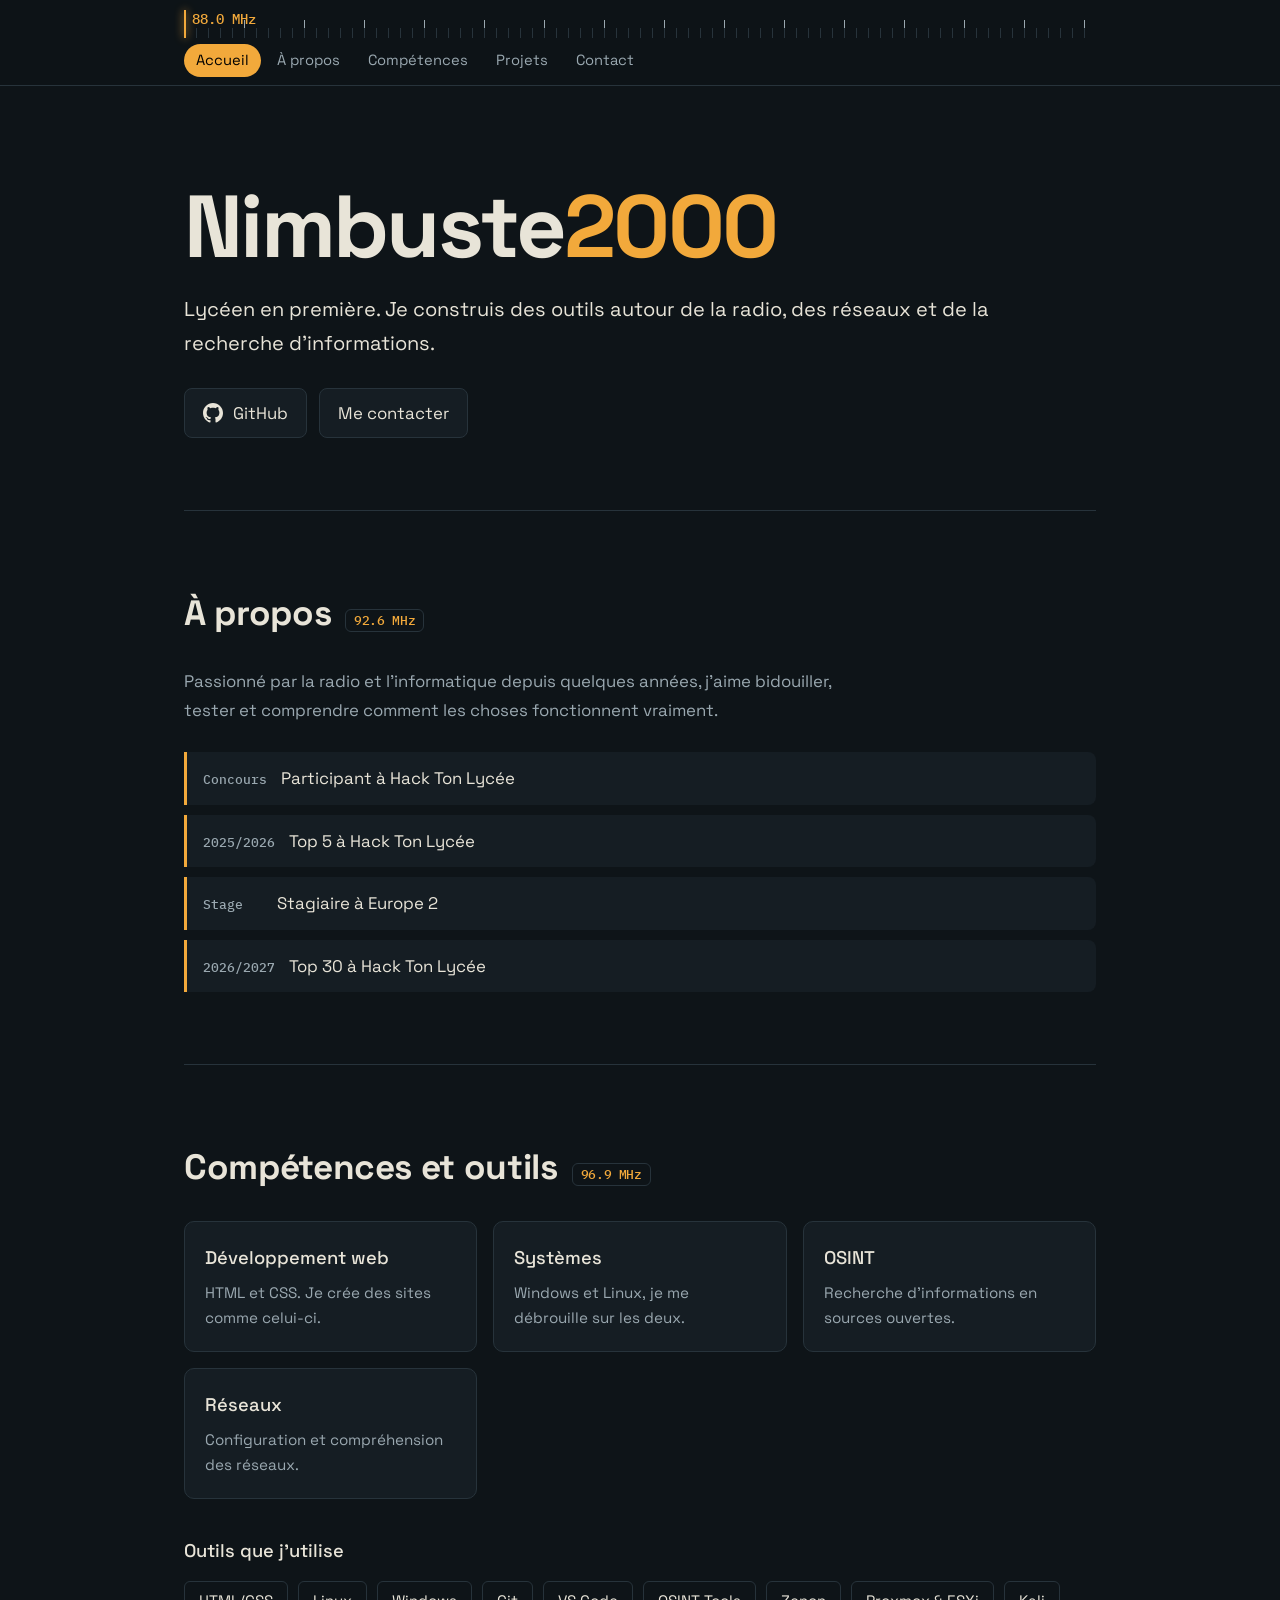
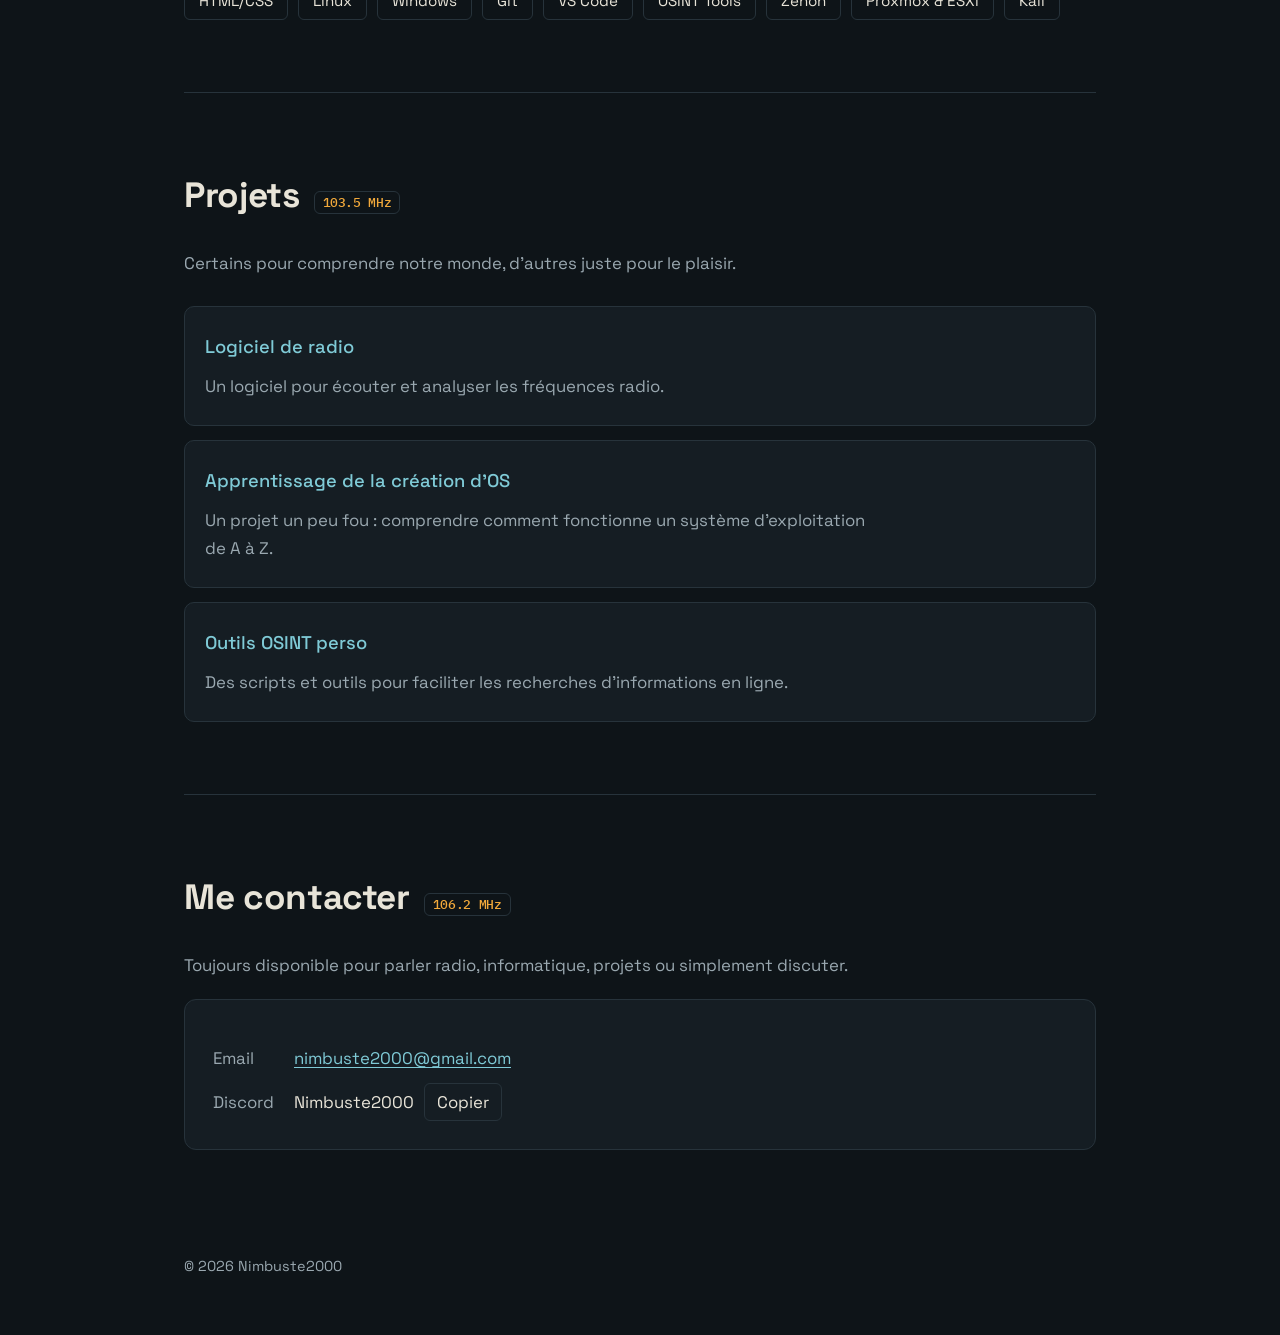
==== commit ae943339: "Update project frequency from 101.5 MHz to 103.5 MHz" ====
--- a/index.html
+++ b/index.html
@@ -113,7 +113,7 @@
       <a href="#accueil" data-f="88.0">Accueil</a>
       <a href="#apropos" data-f="92.6">À propos</a>
       <a href="#competences" data-f="96.9">Compétences</a>
-      <a href="#projets" data-f="101.5">Projets</a>
+      <a href="#projets" data-f="103.5">Projets</a>
       <a href="#contact" data-f="106.2">Contact</a>
     </nav>
   </div>
@@ -159,7 +159,7 @@
   </section>
 
   <section id="projets">
-    <h2>Projets <span class="st" aria-hidden="true">101.5 MHz</span></h2>
+    <h2>Projets <span class="st" aria-hidden="true">103.5 MHz</span></h2>
     <p style="margin-bottom:28px">Certains pour comprendre notre monde, d’autres juste pour le plaisir.</p>
     <ul class="projects">
       <li><h3>Logiciel de radio</h3><p>Un logiciel pour écouter et analyser les fréquences radio.</p></li>
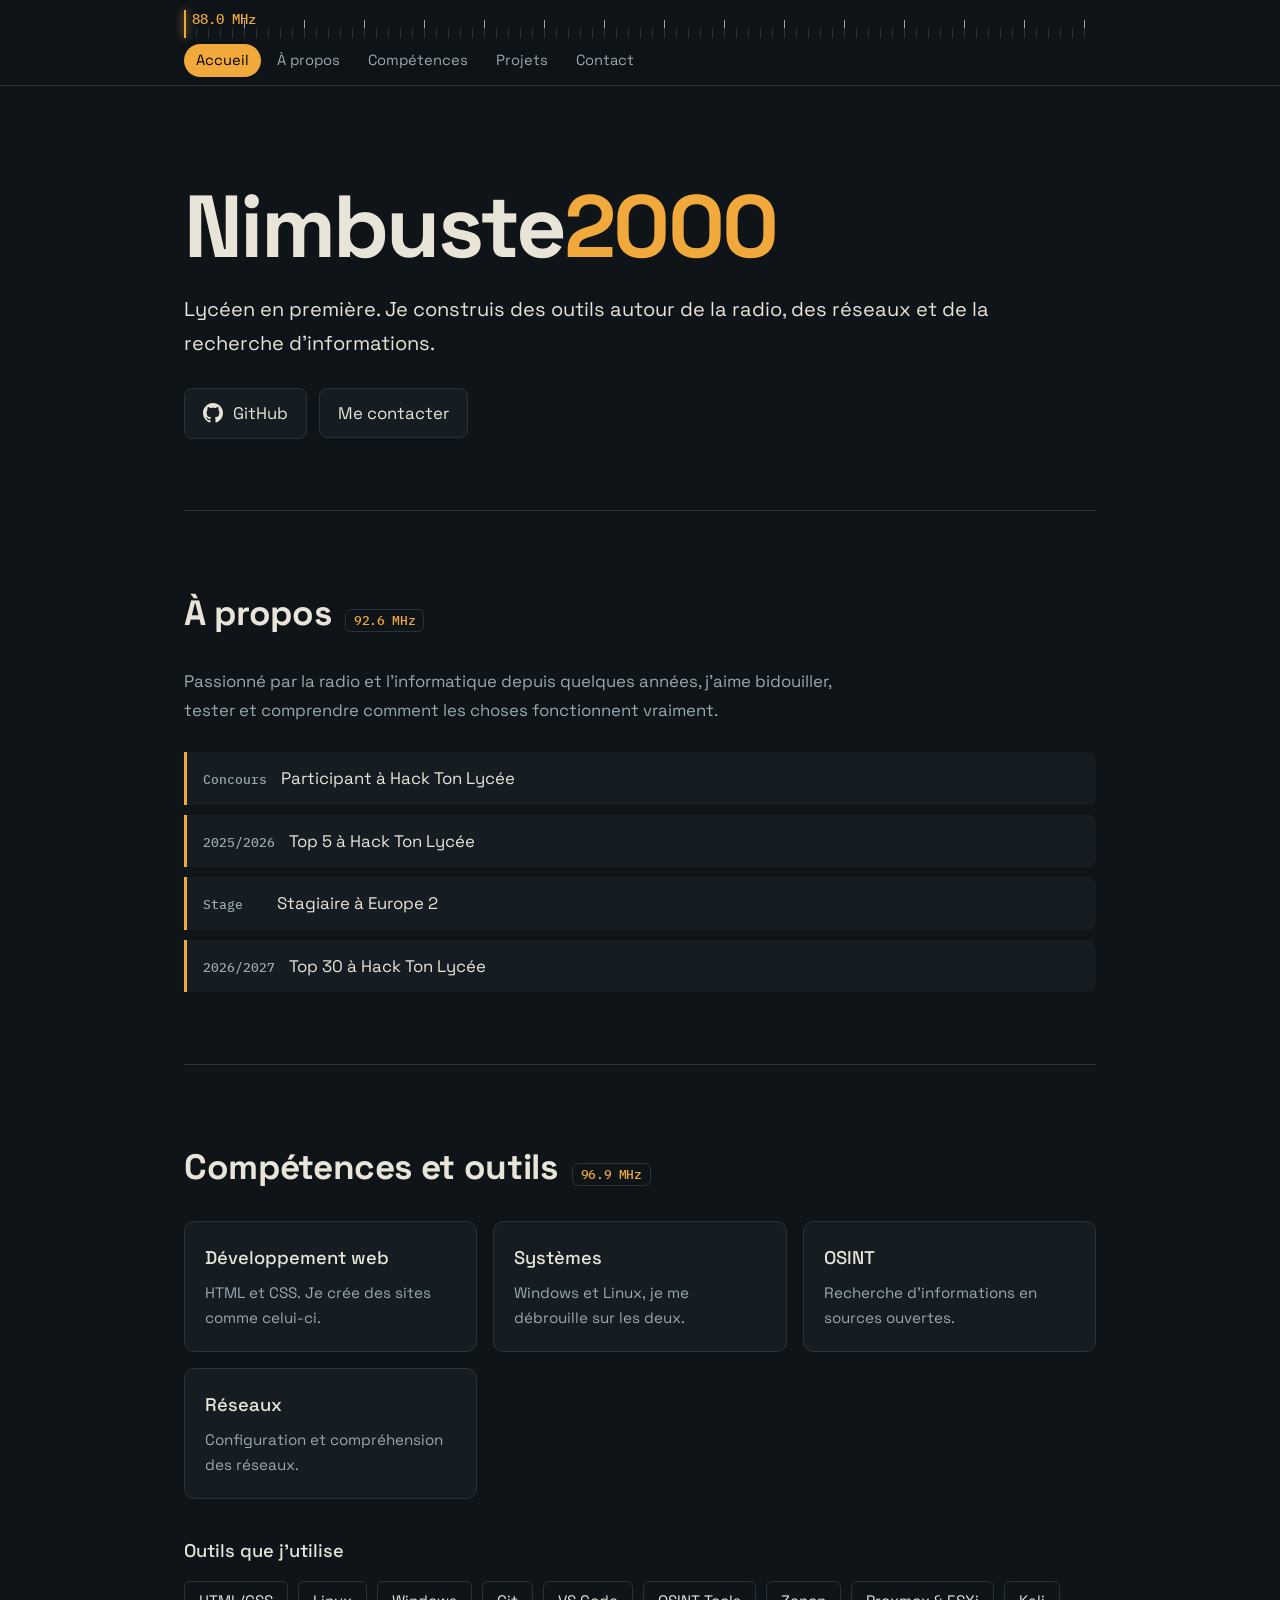
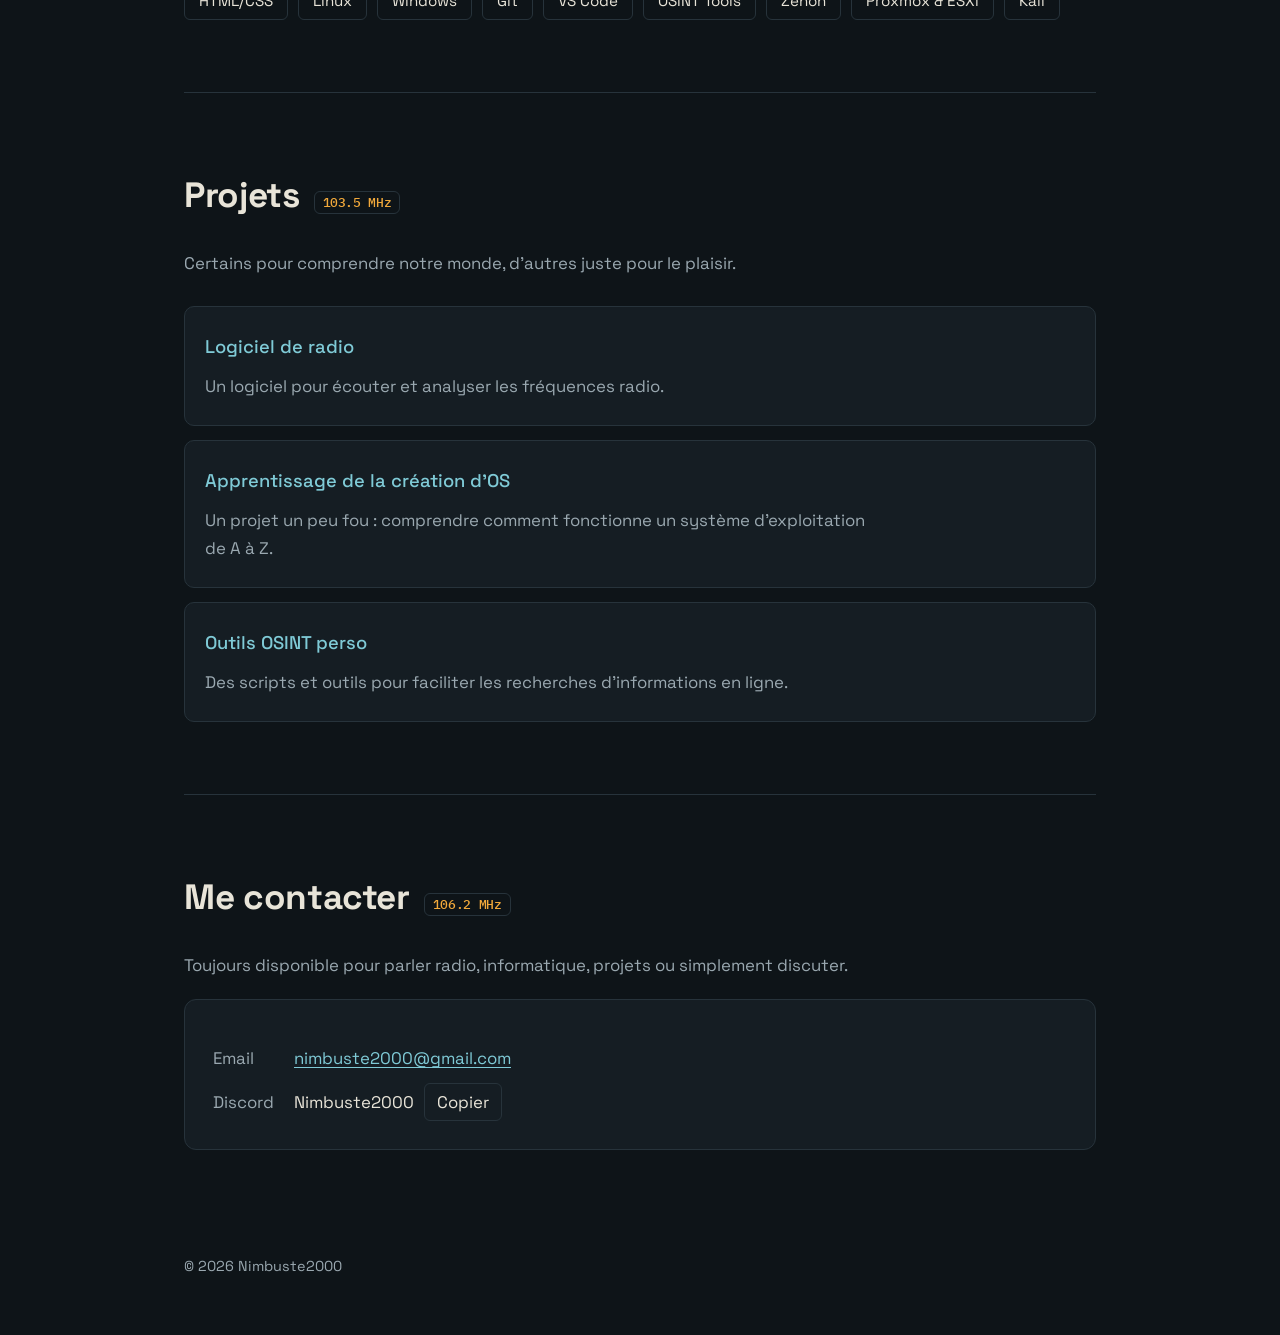
==== commit f87b2026: "Refactor navigation link selection and animations" ====
--- a/index.html
+++ b/index.html
@@ -91,10 +91,16 @@
 .contact dl{margin-bottom:0}
 .toast{position:fixed;bottom:20px;left:50%;transform:translate(-50%,20px);background:var(--amber);color:#000;padding:8px 16px;border-radius:8px;font-weight:500;opacity:0;pointer-events:none;transition:.25s;z-index:40}
 .toast.on{opacity:1;transform:translate(-50%,0)}
-@media (max-width:560px){section{padding:52px 0}.hero{padding:56px 0 48px}
+
 .hero h1,.hero .lead,.hero .links{animation:in .7s ease both}
-.hero .lead{animation-delay:.12s}.hero .links{animation-delay:.24s}
+.hero .lead{animation-delay:.12s}
+.hero .links{animation-delay:.24s}
 @keyframes in{from{opacity:0;transform:translateY(14px)}}
+
+@media (max-width:560px){
+  section{padding:52px 0}
+  .hero{padding:56px 0 48px}
+}
 @media (prefers-reduced-motion:reduce){
   *{animation:none!important;transition:none!important;scroll-behavior:auto!important}
 }
@@ -187,9 +193,16 @@
 (function(){
   document.getElementById('year').textContent = new Date().getFullYear();
 
-  var links = [].slice.call(document.querySelectorAll('.tuner nav a'));
+  var nav = document.querySelector('.tuner nav');
+  var links = [].slice.call(nav.querySelectorAll('a'));
   var needle = document.getElementById('needle'), freq = document.getElementById('freq');
   var dial = document.querySelector('.dial');
+
+  function centerLink(a){
+    var left = a.getBoundingClientRect().left - nav.getBoundingClientRect().left + nav.scrollLeft;
+    nav.scrollTo({left: left - (nav.clientWidth - a.offsetWidth) / 2, behavior: 'smooth'});
+  }
+
   function tune(id){
     links.forEach(function(a){
       var on = a.getAttribute('href') === '#' + id;
@@ -201,10 +214,11 @@
         needle.style.left = x + 'px';
         freq.style.left = Math.min(x, dial.clientWidth - 90) + 'px';
         freq.textContent = f.toFixed(1) + ' MHz';
-        a.scrollIntoView({block:'nearest',inline:'nearest'});
+        centerLink(a);
       } else a.removeAttribute('aria-current');
     });
   }
+
   var current = 'accueil';
   if('IntersectionObserver' in window){
     var io = new IntersectionObserver(function(entries){
